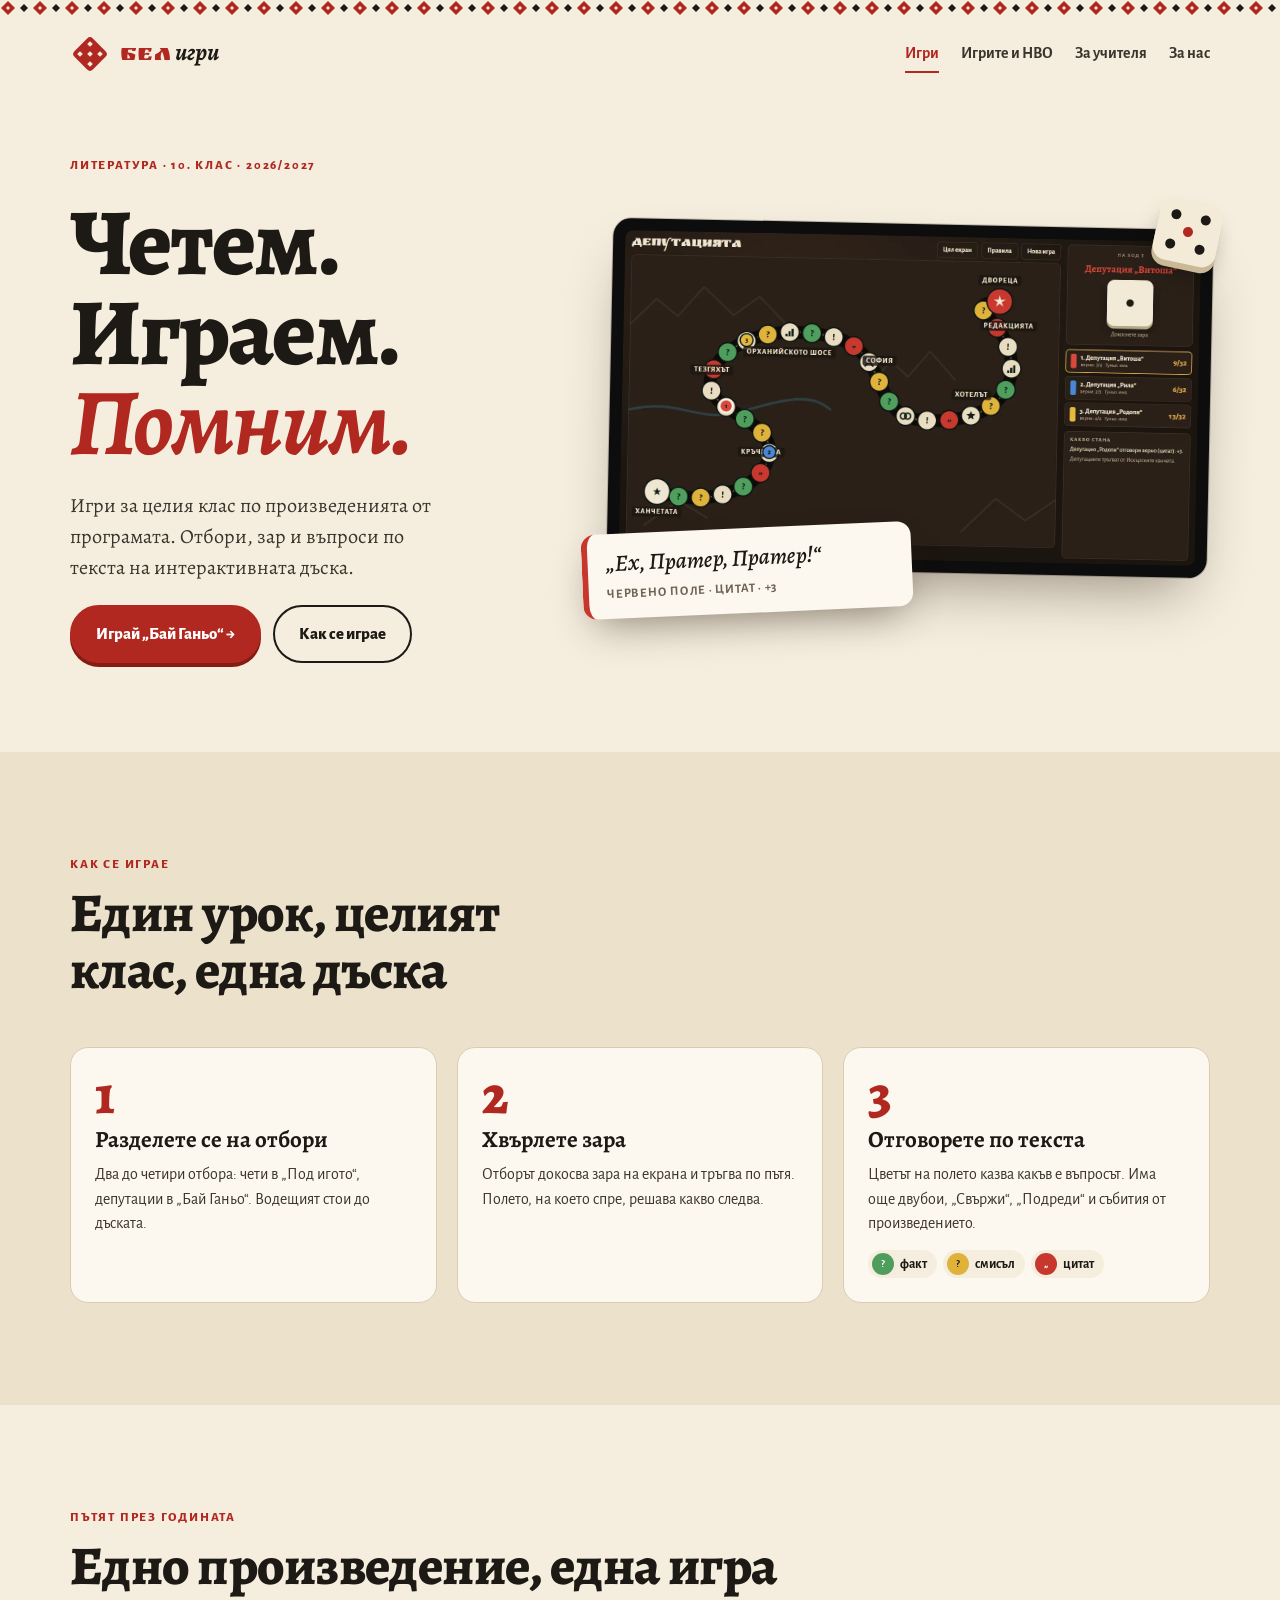
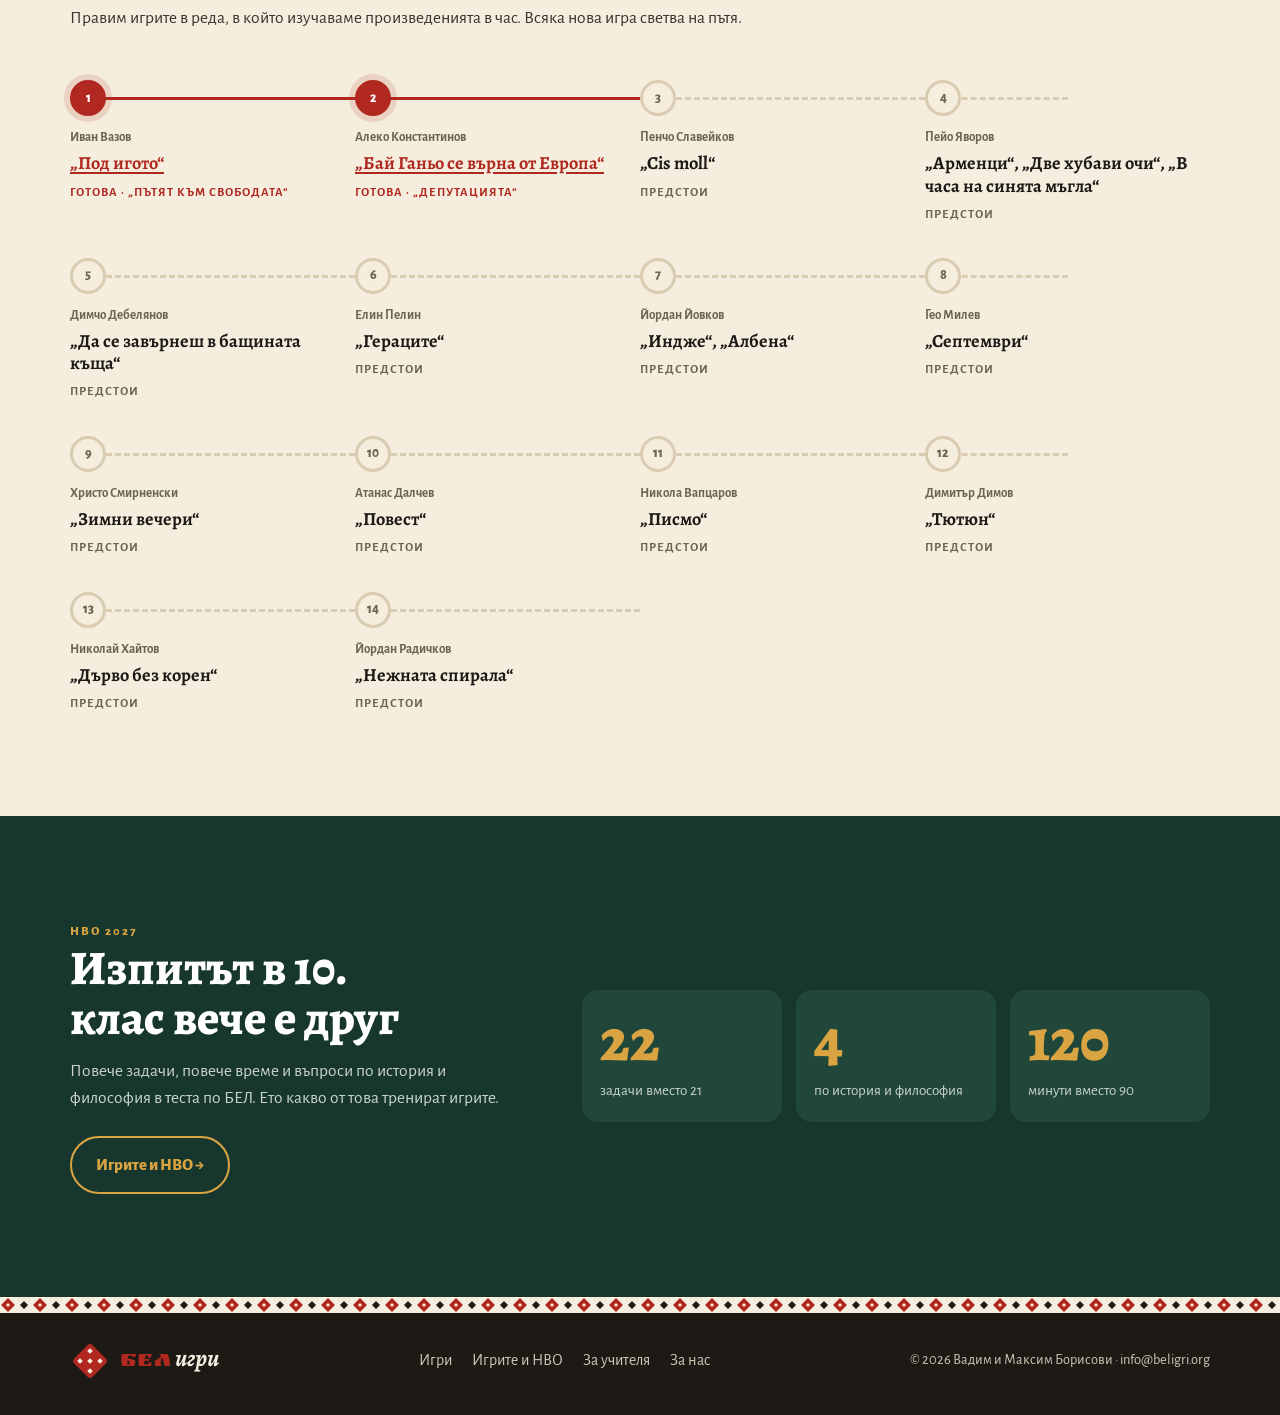
==== index.html @ 595e9473 "beligri.org — класни игри по литература за 10. клас Co-Authored-By: Claude Opus 5.5 <noreply@anthrop" ====
<!doctype html>
<html lang="bg">
<head>
<meta charset="utf-8">
<meta name="viewport" content="width=device-width,initial-scale=1">
<title>БЕЛ игри: литература за 10. клас като игра</title>
<meta name="description" content="Игри за целия клас по произведенията от 10. клас: отбори, зар, факти, смисъл и цитати на интерактивната дъска.">
<meta name="theme-color" content="#f5eedf">
<link rel="icon" href="/favicon.svg" type="image/svg+xml">
<link rel="preconnect" href="https://fonts.googleapis.com">
<link rel="preconnect" href="https://fonts.gstatic.com" crossorigin>
<link rel="stylesheet" href="https://fonts.googleapis.com/css2?family=Ruslan+Display&family=Alegreya:ital,wght@0,500;0,700;0,800;1,500;1,700&family=Alegreya+Sans:wght@400;500;700;800&display=swap">
<link rel="stylesheet" href="/site.css?v=4">
</head>
<body>
<div class="band" aria-hidden="true"></div>
<header class="site-head">
  <div class="wrap">
    <a class="logo" href="/" aria-label="БЕЛ игри, към началото"><svg class="logo-mark" viewBox="0 0 40 40" aria-hidden="true"><rect x="7" y="7" width="26" height="26" rx="4" transform="rotate(45 20 20)" fill="#b0281f"/><g fill="#f5eedf"><rect x="18" y="18" width="4" height="4" transform="rotate(45 20 20)"/><rect x="18" y="8" width="4" height="4" transform="rotate(45 20 10)"/><rect x="18" y="28" width="4" height="4" transform="rotate(45 20 30)"/><rect x="8" y="18" width="4" height="4" transform="rotate(45 10 20)"/><rect x="28" y="18" width="4" height="4" transform="rotate(45 30 20)"/></g></svg><span class="logo-word"><b>БЕЛ</b> <i>игри</i></span></a>
    <nav class="nav" aria-label="Основно меню">
      <a href="/" aria-current="page">Игри</a>
      <a href="/nvo/">Игрите и НВО</a>
      <a href="/za-uchitelya/">За учителя</a>
      <a href="/za-nas/">За нас</a>
    </nav>
  </div>
</header>
<main>
  <section class="hero">
    <div class="wrap">
      <div class="hero-text">
        <span class="eyebrow">Литература · 10. клас · 2026/2027</span>
        <h1><span>Четем.</span><span>Играем.</span><span class="accent">Помним.</span></h1>
        <p class="lead">Игри за целия клас по произведенията от програмата. Отбори, зар и въпроси по текста на интерактивната дъска.</p>
        <div class="actions">
          <a class="btn btn-primary" href="/bai-ganyo/">Играй „Бай Ганьо“ →</a>
          <a class="btn btn-ghost" href="#kak">Как се играе</a>
        </div>
      </div>
      <div class="showcase">
        <div class="screen"><img src="/img/bai-ganyo-board.webp" width="1400" height="788" alt="Игралното поле на „Депутацията“: път от Искърските ханчета до двореца с цветни полета за въпроси"></div>
        <div class="quote-card"><q>Ех, Пратер, Пратер!</q><small>Червено поле · цитат · +3</small></div>
        <div class="die" aria-hidden="true"><i></i><i></i><i></i><i></i><i></i></div>
      </div>
    </div>
  </section>

  <section class="section alt" id="kak">
    <div class="wrap">
      <div class="section-head">
        <span class="eyebrow">Как се играе</span>
        <h2>Един урок, целият клас, една дъска</h2>
      </div>
      <ol class="steps">
        <li>
          <h3>Разделете се на отбори</h3>
          <p>Два до четири отбора: чети в „Под игото“, депутации в „Бай Ганьо“. Водещият стои до дъската.</p>
        </li>
        <li>
          <h3>Хвърлете зара</h3>
          <p>Отборът докосва зара на екрана и тръгва по пътя. Полето, на което спре, решава какво следва.</p>
        </li>
        <li>
          <h3>Отговорете по текста</h3>
          <p>Цветът на полето казва какъв е въпросът. Има още двубои, „Свържи“, „Подреди“ и събития от произведението.</p>
          <div class="dots"><span class="dot g" data-s="?">факт</span><span class="dot y" data-s="?">смисъл</span><span class="dot r" data-s="„">цитат</span></div>
        </li>
      </ol>
    </div>
  </section>

  <section class="section">
    <div class="wrap">
      <div class="section-head">
        <span class="eyebrow">Пътят през годината</span>
        <h2>Едно произведение, една игра</h2>
        <p>Правим игрите в реда, в който изучаваме произведенията в час. Всяка нова игра светва на пътя.</p>
      </div>
      <ol class="road">
      <li class="stop ready">
        <span class="node">1</span>
        <span class="author">Иван Вазов</span>
        <span class="work"><a href="/pod-igoto/">„Под игото“</a></span>
        <span class="soon">Готова · „Пътят към свободата“</span>
      </li>
      <li class="stop ready">
        <span class="node">2</span>
        <span class="author">Алеко Константинов</span>
        <span class="work"><a href="/bai-ganyo/">„Бай Ганьо се върна от Европа“</a></span>
        <span class="soon">Готова · „Депутацията“</span>
      </li>
      <li class="stop">
        <span class="node">3</span>
        <span class="author">Пенчо Славейков</span>
        <span class="work">„Cis moll“</span>
        <span class="soon">Предстои</span>
      </li>
      <li class="stop">
        <span class="node">4</span>
        <span class="author">Пейо Яворов</span>
        <span class="work">„Арменци“, „Две хубави очи“, „В часа на синята мъгла“</span>
        <span class="soon">Предстои</span>
      </li>
      <li class="stop">
        <span class="node">5</span>
        <span class="author">Димчо Дебелянов</span>
        <span class="work">„Да се завърнеш в бащината къща“</span>
        <span class="soon">Предстои</span>
      </li>
      <li class="stop">
        <span class="node">6</span>
        <span class="author">Елин Пелин</span>
        <span class="work">„Гераците“</span>
        <span class="soon">Предстои</span>
      </li>
      <li class="stop">
        <span class="node">7</span>
        <span class="author">Йордан Йовков</span>
        <span class="work">„Индже“, „Албена“</span>
        <span class="soon">Предстои</span>
      </li>
      <li class="stop">
        <span class="node">8</span>
        <span class="author">Гео Милев</span>
        <span class="work">„Септември“</span>
        <span class="soon">Предстои</span>
      </li>
      <li class="stop">
        <span class="node">9</span>
        <span class="author">Христо Смирненски</span>
        <span class="work">„Зимни вечери“</span>
        <span class="soon">Предстои</span>
      </li>
      <li class="stop">
        <span class="node">10</span>
        <span class="author">Атанас Далчев</span>
        <span class="work">„Повест“</span>
        <span class="soon">Предстои</span>
      </li>
      <li class="stop">
        <span class="node">11</span>
        <span class="author">Никола Вапцаров</span>
        <span class="work">„Писмо“</span>
        <span class="soon">Предстои</span>
      </li>
      <li class="stop">
        <span class="node">12</span>
        <span class="author">Димитър Димов</span>
        <span class="work">„Тютюн“</span>
        <span class="soon">Предстои</span>
      </li>
      <li class="stop">
        <span class="node">13</span>
        <span class="author">Николай Хайтов</span>
        <span class="work">„Дърво без корен“</span>
        <span class="soon">Предстои</span>
      </li>
      <li class="stop">
        <span class="node">14</span>
        <span class="author">Йордан Радичков</span>
        <span class="work">„Нежната спирала“</span>
        <span class="soon">Предстои</span>
      </li>
      </ol>
    </div>
  </section>

  <section class="section nvo-band">
    <div class="wrap">
      <div>
        <span class="eyebrow" style="color:var(--gold)">НВО 2027</span>
        <h2>Изпитът в 10. клас вече е друг</h2>
        <p>Повече задачи, повече време и въпроси по история и философия в теста по БЕЛ. Ето какво от това тренират игрите.</p>
        <a class="btn" href="/nvo/">Игрите и НВО →</a>
      </div>
      <div class="nums">
        <div class="num"><b>22</b><span>задачи вместо 21</span></div>
        <div class="num"><b>4</b><span>по история и философия</span></div>
        <div class="num"><b>120</b><span>минути вместо 90</span></div>
      </div>
    </div>
  </section>
</main>
<footer class="site-foot">
  <div class="band" aria-hidden="true"></div>
  <div class="wrap">
    <a class="logo" href="/" aria-label="БЕЛ игри, към началото"><svg class="logo-mark" viewBox="0 0 40 40" aria-hidden="true"><rect x="7" y="7" width="26" height="26" rx="4" transform="rotate(45 20 20)" fill="#b0281f"/><g fill="#f5eedf"><rect x="18" y="18" width="4" height="4" transform="rotate(45 20 20)"/><rect x="18" y="8" width="4" height="4" transform="rotate(45 20 10)"/><rect x="18" y="28" width="4" height="4" transform="rotate(45 20 30)"/><rect x="8" y="18" width="4" height="4" transform="rotate(45 10 20)"/><rect x="28" y="18" width="4" height="4" transform="rotate(45 30 20)"/></g></svg><span class="logo-word"><b>БЕЛ</b> <i>игри</i></span></a>
    <nav aria-label="Долно меню">
      <a href="/">Игри</a>
      <a href="/nvo/">Игрите и НВО</a>
      <a href="/za-uchitelya/">За учителя</a>
      <a href="/za-nas/">За нас</a>
    </nav>
    <small>© 2026 Вадим и Максим Борисови · <a href="mailto:info@beligri.org">info@beligri.org</a></small>
  </div>
</footer>
</body>
</html>
---- site.css ----
/* beligri.org — site pages (home, НВО, за нас, 404). Games carry their own styles.
   Look: a school reader ("читанка") — warm paper, printer's ink, embroidery red. */
:root {
  --paper: #f5eedf;
  --paper-2: #ece2cc;
  --card: #fcf8ef;
  --ink: #1d1a16;
  --ink-2: #3a342c;
  --muted: #6e6455;
  --line: #d9ccb2;
  --red: #b0281f;          /* шевица */
  --red-dark: #861b14;
  --green: #17372e;        /* the game board, night over the Balkan */
  --green-2: #21473b;
  --gold: #d9a441;
  --q-green: #4f9d5d;
  --q-yellow: #e0b23a;
  --q-red: #c8372d;
  --font-head: "Alegreya", Georgia, "Times New Roman", serif;
  --font-ui: "Alegreya Sans", "Segoe UI", Arial, sans-serif;
  --font-mark: "Ruslan Display", "Alegreya", Georgia, serif;
  --wrap: 1180px;
  --band: url("data:image/svg+xml,%3Csvg xmlns='http://www.w3.org/2000/svg' width='32' height='16'%3E%3Cpath d='M8 1l7 7-7 7-7-7z' fill='%23b0281f'/%3E%3Cpath d='M8 6l2 2-2 2-2-2z' fill='%23f5eedf'/%3E%3Cpath d='M24 4l4 4-4 4-4-4z' fill='%231d1a16'/%3E%3C/svg%3E");
  color-scheme: light;
}
*, *::before, *::after { box-sizing: border-box; }
html { -webkit-text-size-adjust: 100%; }
body {
  margin: 0;
  background: var(--paper);
  color: var(--ink);
  font-family: var(--font-ui);
  font-size: clamp(16px, 1.05vw, 19px);
  line-height: 1.55;
}
img { max-width: 100%; height: auto; display: block; }
a { color: inherit; }
:focus-visible { outline: 3px solid var(--red); outline-offset: 3px; border-radius: 4px; }
h1, h2, h3 { font-family: var(--font-head); margin: 0; text-wrap: balance; line-height: 1.05; }
p { margin: 0; }

.wrap { max-width: var(--wrap); margin: 0 auto; padding-inline: 20px; }
.band { height: 16px; background: var(--band) repeat-x left center; }

/* ---------- header ---------- */
.site-head .wrap {
  display: flex;
  flex-wrap: wrap;
  align-items: center;
  justify-content: space-between;
  gap: 10px 28px;
  padding-block: 18px;
}
.logo { display: inline-flex; align-items: center; gap: 10px; text-decoration: none; }
.logo-mark { width: 40px; height: 40px; flex: none; transition: transform .35s cubic-bezier(.3,1.6,.5,1); }
.logo:hover .logo-mark { transform: rotate(90deg); }
.logo-word { font-size: 1.5rem; line-height: 1; white-space: nowrap; }
.logo-word b { font-family: var(--font-mark); font-weight: 400; color: var(--red); letter-spacing: .02em; }
.logo-word i { font-family: var(--font-head); font-weight: 700; }
.nav { display: flex; flex-wrap: wrap; gap: 2px 22px; }
.nav a {
  padding: 6px 0;
  text-decoration: none;
  font-weight: 700;
  color: var(--ink-2);
  border-bottom: 2px solid transparent;
}
.nav a:hover { color: var(--red); }
.nav a[aria-current="page"] { color: var(--red); border-bottom-color: var(--red); }

/* ---------- buttons ---------- */
.btn {
  display: inline-flex;
  align-items: center;
  gap: 10px;
  padding: 14px 24px;
  border-radius: 999px;
  font-weight: 800;
  font-size: 1.05em;
  text-decoration: none;
  border: 2px solid var(--ink);
  transition: transform .15s, box-shadow .15s, background .15s;
}
.btn-primary { background: var(--red); border-color: var(--red); color: #fff; box-shadow: 0 4px 0 var(--red-dark); }
.btn-primary:hover { transform: translateY(-2px); box-shadow: 0 6px 0 var(--red-dark); }
.btn-primary:active { transform: translateY(2px); box-shadow: 0 2px 0 var(--red-dark); }
.btn-ghost { color: var(--ink); }
.btn-ghost:hover { background: var(--ink); color: var(--paper); }

.eyebrow {
  display: inline-block;
  font-weight: 800;
  font-size: .8em;
  letter-spacing: .14em;
  text-transform: uppercase;
  color: var(--red);
}

/* ---------- home hero ---------- */
.hero { padding-block: clamp(28px, 5vw, 64px) clamp(48px, 7vw, 96px); }
.hero .wrap {
  display: grid;
  grid-template-columns: minmax(0, 5fr) minmax(0, 7fr);
  gap: clamp(32px, 5vw, 72px);
  align-items: center;
}
.hero-text { display: grid; gap: 22px; justify-items: start; }
.hero h1 { font-size: clamp(3.2rem, 7.4vw, 6.4rem); font-weight: 800; letter-spacing: -.02em; line-height: .95; }
.hero h1 span { display: block; }
.hero h1 .accent { color: var(--red); font-style: italic; font-weight: 700; }
.lead { font-family: var(--font-head); font-size: 1.25em; color: var(--ink-2); max-width: 34ch; }
.actions { display: flex; flex-wrap: wrap; gap: 12px; }

.showcase { position: relative; padding: 18px 0 40px 28px; }
.screen {
  background: #0d0d0d;
  border-radius: 18px;
  padding: 12px;
  box-shadow: 0 30px 60px -20px rgba(40, 25, 10, .45), 0 0 0 1px rgba(0,0,0,.2);
  transform: rotate(1.2deg);
}
.screen img { border-radius: 8px; aspect-ratio: 1400 / 788; width: 100%; }
.quote-card {
  position: absolute;
  left: 0;
  bottom: 0;
  width: min(330px, 70%);
  background: var(--card);
  border-radius: 14px;
  padding: 16px 18px 14px;
  box-shadow: 0 18px 40px -12px rgba(40, 25, 10, .45);
  border-left: 6px solid var(--q-red);
  transform: rotate(-2.5deg);
}
.quote-card q { display: block; font-family: var(--font-head); font-style: italic; font-weight: 500; font-size: 1.45em; line-height: 1.15; quotes: "„" "“"; }
.quote-card small { display: block; margin-top: 8px; color: var(--muted); font-weight: 700; font-size: .8em; letter-spacing: .06em; text-transform: uppercase; }
.die {
  position: absolute;
  top: -6px;
  right: -10px;
  width: 64px;
  height: 64px;
  border-radius: 14px;
  background: #f3ead7;
  box-shadow: 0 6px 0 #c9b997, 0 14px 24px -8px rgba(0,0,0,.4);
  transform: rotate(12deg);
  display: grid;
  grid-template: repeat(3, 1fr) / repeat(3, 1fr);
  padding: 10px;
}
.die i { width: 10px; height: 10px; border-radius: 50%; background: var(--ink); place-self: center; }
.die i:nth-child(1) { grid-area: 1 / 1; }
.die i:nth-child(2) { grid-area: 1 / 3; }
.die i:nth-child(3) { grid-area: 2 / 2; background: var(--red); }
.die i:nth-child(4) { grid-area: 3 / 1; }
.die i:nth-child(5) { grid-area: 3 / 3; }

/* ---------- sections ---------- */
.section { padding-block: clamp(56px, 8vw, 104px); }
.section-head { display: grid; gap: 10px; margin-bottom: clamp(28px, 4vw, 48px); max-width: 720px; }
.section-head h2 { font-size: clamp(2.2rem, 4.4vw, 3.4rem); font-weight: 800; letter-spacing: -.01em; }
.section-head p { color: var(--ink-2); font-size: 1.1em; }
.alt { background: var(--paper-2); }

/* how to play */
.steps { list-style: none; margin: 0; padding: 0; display: grid; grid-template-columns: repeat(3, 1fr); gap: 20px; counter-reset: step; }
.steps li { background: var(--card); border: 1px solid var(--line); border-radius: 18px; padding: 26px 24px 24px; display: grid; gap: 10px; align-content: start; counter-increment: step; position: relative; }
.steps li::before { content: counter(step); font-family: var(--font-head); font-weight: 800; font-size: 3.4rem; line-height: .8; color: var(--red); }
.steps h3 { font-size: 1.45rem; }
.steps p { color: var(--ink-2); }
.dots { display: flex; flex-wrap: wrap; gap: 6px; margin-top: 4px; }
.dot { display: inline-flex; align-items: center; gap: 6px; padding: 3px 10px 3px 4px; border-radius: 999px; background: var(--paper); font-size: .85em; font-weight: 700; }
.dot::before { content: attr(data-s); display: grid; place-items: center; width: 22px; height: 22px; border-radius: 50%; color: #fff; font-size: .8em; }
.dot.g::before { background: var(--q-green); }
.dot.y::before { background: var(--q-yellow); color: var(--ink); }
.dot.r::before { background: var(--q-red); }

/* the year as a road */
.road { list-style: none; margin: 0; padding: 0; display: grid; grid-template-columns: repeat(4, 1fr); gap: 34px 0; }
.stop { position: relative; padding: 0 18px 0 0; display: grid; gap: 4px; align-content: start; }
.stop::before {                 /* the road */
  content: "";
  position: absolute;
  top: 17px;
  left: 0;
  right: 0;
  border-top: 3px dashed var(--line);
}
.stop:nth-child(4n)::before { right: 50%; }
.node {
  position: relative;
  width: 36px;
  height: 36px;
  border-radius: 50%;
  display: grid;
  place-items: center;
  background: var(--paper);
  border: 3px solid var(--line);
  color: var(--muted);
  font-weight: 800;
  font-size: .85em;
  margin-bottom: 8px;
}
.stop .author { font-size: .82em; color: var(--muted); font-weight: 700; }
.stop .work { font-family: var(--font-head); font-size: 1.15em; font-weight: 700; line-height: 1.2; }
.stop .soon { font-size: .78em; color: var(--muted); letter-spacing: .08em; text-transform: uppercase; font-weight: 700; margin-top: 4px; }
.stop.ready .node { background: var(--red); border-color: var(--red); color: #fff; box-shadow: 0 0 0 6px rgba(176, 40, 31, .15); }
.stop.ready::before { border-top-style: solid; border-color: var(--red); }
.stop.ready .work a { color: var(--red); text-decoration-thickness: 2px; text-underline-offset: 3px; }
.stop.ready .soon { color: var(--red); }

/* НВО band */
.nvo-band { background: var(--green); color: #efe6d2; }
.nvo-band .wrap { display: grid; grid-template-columns: minmax(0, 5fr) minmax(0, 7fr); gap: clamp(28px, 5vw, 64px); align-items: center; }
.nvo-band h2 { font-size: clamp(2rem, 4vw, 3rem); font-weight: 800; color: #fff; }
.nvo-band p { color: #c9d3cb; font-size: 1.1em; margin-top: 14px; }
.nvo-band .btn { margin-top: 24px; border-color: var(--gold); color: var(--gold); }
.nvo-band .btn:hover { background: var(--gold); color: var(--green); }
.nums { display: grid; grid-template-columns: repeat(3, 1fr); gap: 14px; }
.num { background: var(--green-2); border-radius: 16px; padding: 20px 18px; }
.num b { display: block; font-family: var(--font-head); font-weight: 800; font-size: clamp(2.6rem, 5vw, 3.8rem); line-height: 1; color: var(--gold); }
.num span { display: block; margin-top: 8px; color: #c9d3cb; font-size: .95em; }

/* ---------- inner pages ---------- */
.page-hero { padding-block: clamp(28px, 5vw, 64px) clamp(28px, 4vw, 48px); }
.page-hero .wrap { display: grid; gap: 16px; justify-items: start; }
.page-hero h1 { font-size: clamp(2.8rem, 6.4vw, 5.2rem); font-weight: 800; letter-spacing: -.02em; }
.page-hero .lead { max-width: 52ch; }

.cols { display: grid; grid-template-columns: minmax(0, 7fr) minmax(0, 5fr); gap: clamp(32px, 5vw, 72px); align-items: start; }
.prose { display: grid; gap: 16px; }
.prose h2 { font-size: clamp(1.7rem, 3vw, 2.3rem); font-weight: 800; margin-top: 22px; }
.prose h2:first-child { margin-top: 0; }
.prose p, .prose li { font-family: var(--font-head); font-size: 1.15em; color: var(--ink-2); }
.prose ul { margin: 0; padding-left: 1.1em; display: grid; gap: 8px; }
.prose li::marker { color: var(--red); }
.prose strong { color: var(--ink); }
.prose a { color: var(--red); text-underline-offset: 3px; }
.aside { position: sticky; top: 20px; display: grid; gap: 16px; }

/* sample exam question styled like a game card */
.qcard { background: var(--card); border-radius: 18px; padding: 22px; box-shadow: 0 18px 40px -16px rgba(40,25,10,.35); border-top: 6px solid var(--q-green); }
.qcard .tag { font-size: .78em; font-weight: 800; letter-spacing: .12em; text-transform: uppercase; color: var(--muted); }
.qcard h3 { font-size: 1.3rem; margin: 10px 0 16px; line-height: 1.25; }
.opts { list-style: none; margin: 0; padding: 0; display: grid; gap: 8px; }
.opts li { display: flex; align-items: center; gap: 12px; padding: 10px 12px; border: 2px solid var(--line); border-radius: 12px; background: #fff; font-weight: 700; }
.opts li span { display: grid; place-items: center; width: 28px; height: 28px; border-radius: 50%; background: var(--ink); color: #fff; font-size: .85em; flex: none; }
.opts li.ok { border-color: var(--q-green); background: #eaf4e8; }
.opts li.ok span { background: var(--q-green); }
.qcard .note { margin-top: 12px; color: var(--muted); font-size: .9em; }

.skills { display: grid; gap: 12px; }
.skill { display: grid; grid-template-columns: 44px 1fr; gap: 2px 16px; align-items: start; padding: 16px 0; border-bottom: 1px solid var(--line); }
.skill:last-child { border-bottom: 0; }
.chip { grid-row: span 2; width: 44px; height: 44px; border-radius: 50%; display: grid; place-items: center; font-weight: 800; font-size: 1.1em; color: #fff; background: var(--ink-2); }
.chip.g { background: var(--q-green); }
.chip.y { background: var(--q-yellow); color: var(--ink); }
.chip.r { background: var(--q-red); }
.skill h3 { font-size: 1.25rem; }
.skill p { font-family: var(--font-head); font-size: 1.08em; color: var(--ink-2); }
.callout { background: var(--paper-2); border-radius: 16px; padding: 20px 22px; border-left: 6px solid var(--ink); }
.callout h3 { font-size: 1.3rem; margin-bottom: 6px; }
.callout p { font-family: var(--font-head); color: var(--ink-2); }
.sources { font-size: .9em; color: var(--muted); }
.sources a { color: var(--muted); }

/* about: school card */
.ticket { background: var(--card); border-radius: 18px; padding: 24px; box-shadow: 0 18px 40px -16px rgba(40,25,10,.35); display: grid; gap: 14px; position: relative; overflow: hidden; }
.ticket::before { content: ""; position: absolute; inset: 0 0 auto 0; height: 16px; background: var(--band) repeat-x left center; }
.ticket dl { margin: 12px 0 0; display: grid; gap: 12px; }
.ticket dt { font-size: .78em; font-weight: 800; letter-spacing: .12em; text-transform: uppercase; color: var(--muted); }
.ticket dd { margin: 2px 0 0; font-family: var(--font-head); font-size: 1.35em; font-weight: 700; line-height: 1.2; }

/* ---------- footer ---------- */
.site-foot { margin-top: 0; background: var(--ink); color: #cfc6b5; }
.site-foot .band { filter: none; background-color: var(--paper); }
.site-foot .wrap { display: flex; flex-wrap: wrap; align-items: center; justify-content: space-between; gap: 14px 28px; padding-block: 28px 34px; }
.site-foot .logo-word i { color: #f5eedf; }
.site-foot nav { display: flex; flex-wrap: wrap; gap: 6px 20px; }
.site-foot a { color: #cfc6b5; text-decoration: none; }
.site-foot a:hover { color: #fff; }
.site-foot small { font-size: .9em; }

/* ---------- responsive ---------- */
@media (max-width: 980px) {
  .hero .wrap, .nvo-band .wrap, .cols { grid-template-columns: 1fr; }
  .road { grid-template-columns: repeat(2, 1fr); }
  .stop:nth-child(4n)::before { right: 0; }
  .stop:nth-child(2n)::before { right: 50%; }
  .aside { position: static; }
}
@media (max-width: 720px) {
  .wrap { padding-inline: 16px; }
  .steps { grid-template-columns: 1fr; }
  .nums { grid-template-columns: 1fr 1fr 1fr; gap: 8px; }
  .num { padding: 14px 12px; }
  .showcase { padding: 10px 0 70px 0; }
  .quote-card { width: 78%; }
  .die { width: 52px; height: 52px; padding: 8px; right: -4px; }
  .die i { width: 8px; height: 8px; }
}
@media (max-width: 480px) {
  .road { grid-template-columns: 1fr; gap: 0; }
  .stop { padding: 0 0 22px 52px; }
  .stop::before { top: 0; bottom: 0; left: 17px; right: auto; border-top: 0; border-left: 3px dashed var(--line); }
  .stop.ready::before { border-left-style: solid; border-color: var(--red); }
  .stop:nth-child(n)::before { right: auto; }
  .stop:last-child::before { bottom: auto; height: 18px; }
  .node { position: absolute; left: 0; top: 0; }
}
@media (prefers-reduced-motion: reduce) {
  .logo-mark, .btn { transition: none; }
}
.nums-4 { grid-template-columns: repeat(4, 1fr); }
@media (max-width: 720px) { .nums-4 { grid-template-columns: 1fr 1fr; } }
.ticket dd a { color: var(--red); text-underline-offset: 3px; word-break: break-word; }
.steps-1 { grid-template-columns: 1fr; gap: 12px; }
.steps-1 li { padding: 18px 20px; grid-template-columns: 56px 1fr; column-gap: 14px; }
.steps-1 li::before { font-size: 2.4rem; grid-row: span 2; }
.steps-1 h3 { font-size: 1.15rem; }
.steps-1 p { font-family: var(--font-ui); font-size: 1em; }
.ticket-text { color: var(--ink-2); }
.ticket .btn { justify-content: center; }
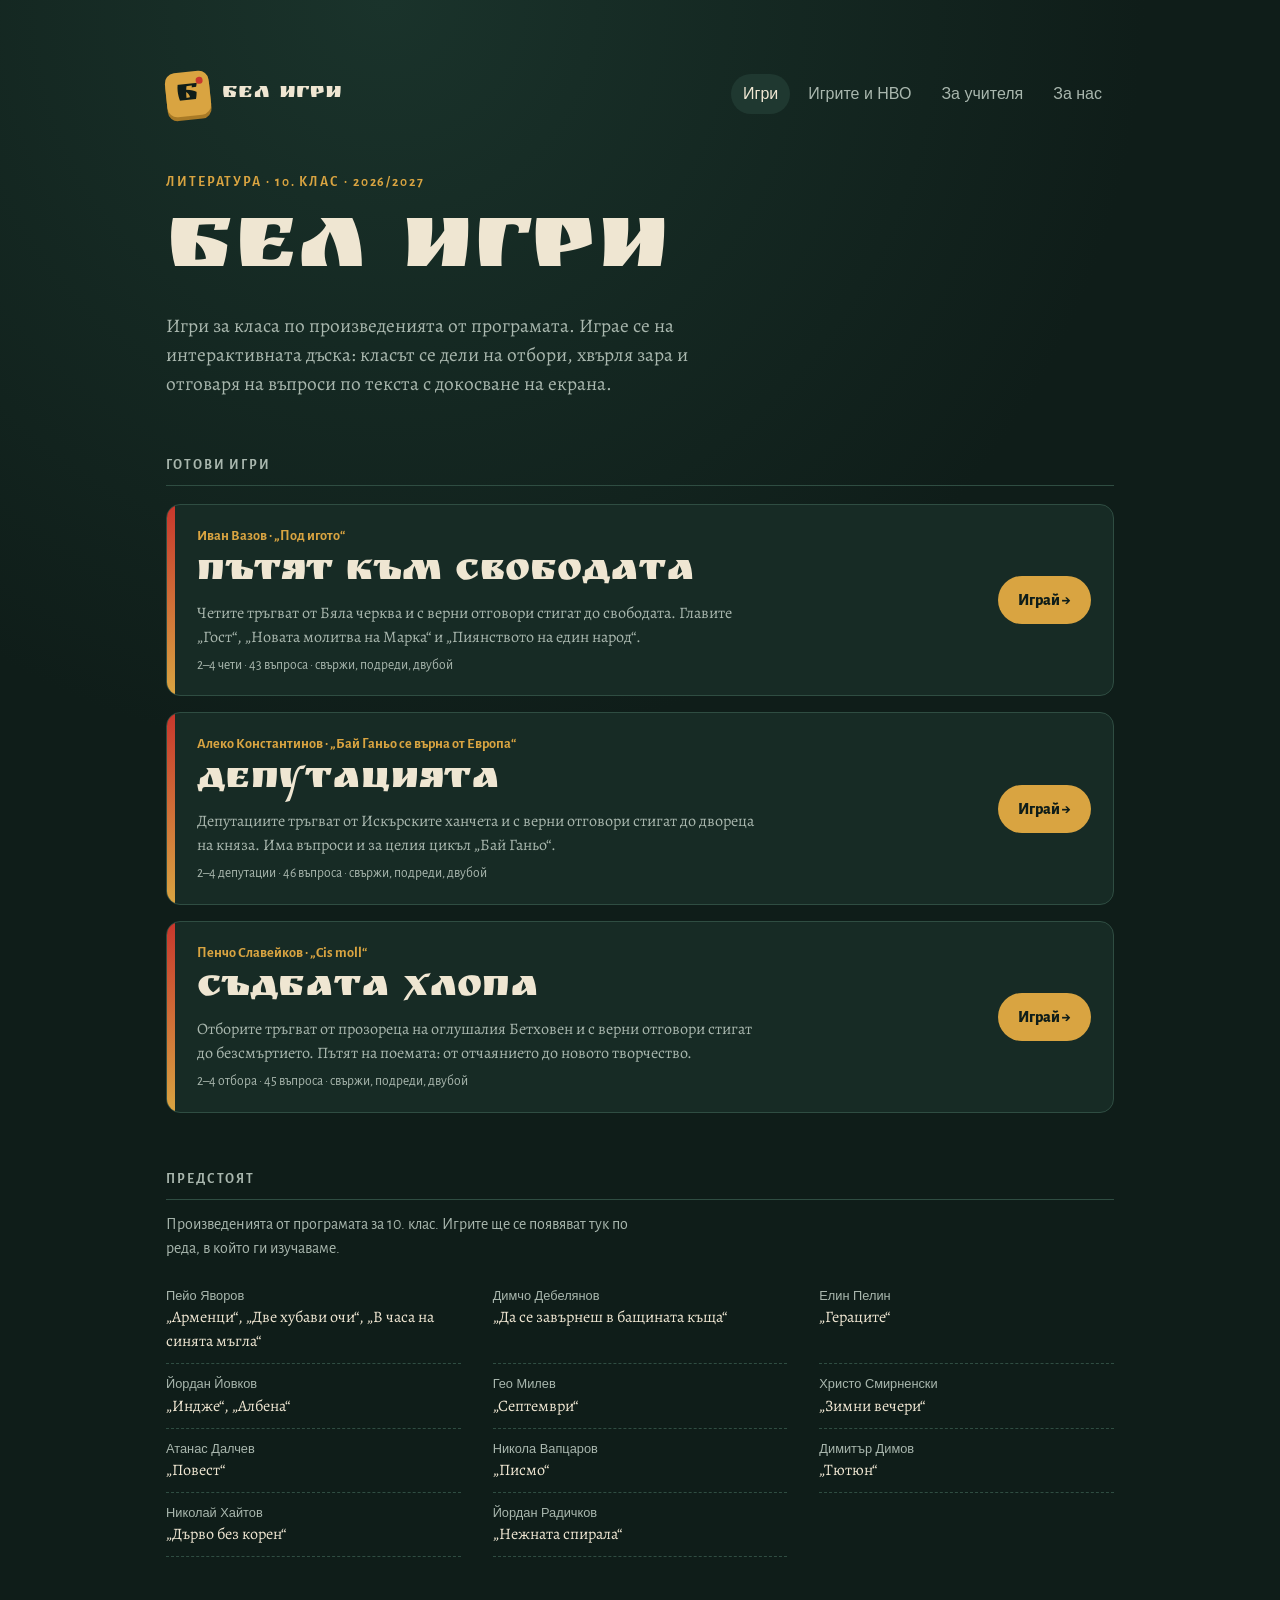
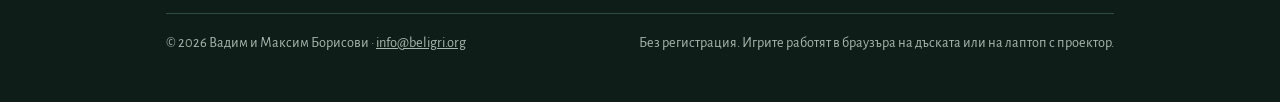
==== commit 40216d0e: "Игра „Съдбата хлопа“ по „Cis moll“ и връщане на тъмния дизайн на сайта - cis-moll/: 45 въпроса, 3 „С" ====
--- a/index.html
+++ b/index.html
@@ -5,194 +5,97 @@
 <meta name="viewport" content="width=device-width,initial-scale=1">
 <title>БЕЛ игри: литература за 10. клас като игра</title>
 <meta name="description" content="Игри за целия клас по произведенията от 10. клас: отбори, зар, факти, смисъл и цитати на интерактивната дъска.">
-<meta name="theme-color" content="#f5eedf">
+<meta name="theme-color" content="#0f1d19">
 <link rel="icon" href="/favicon.svg" type="image/svg+xml">
 <link rel="preconnect" href="https://fonts.googleapis.com">
 <link rel="preconnect" href="https://fonts.gstatic.com" crossorigin>
-<link rel="stylesheet" href="https://fonts.googleapis.com/css2?family=Ruslan+Display&family=Alegreya:ital,wght@0,500;0,700;0,800;1,500;1,700&family=Alegreya+Sans:wght@400;500;700;800&display=swap">
-<link rel="stylesheet" href="/site.css?v=4">
+<link rel="stylesheet" href="https://fonts.googleapis.com/css2?family=Ruslan+Display&family=Alegreya:ital,wght@0,500;0,700;1,500&family=Alegreya+Sans:wght@400;500;700;800&display=swap">
+<link rel="stylesheet" href="/site.css?v=5">
 </head>
 <body>
-<div class="band" aria-hidden="true"></div>
-<header class="site-head">
-  <div class="wrap">
-    <a class="logo" href="/" aria-label="БЕЛ игри, към началото"><svg class="logo-mark" viewBox="0 0 40 40" aria-hidden="true"><rect x="7" y="7" width="26" height="26" rx="4" transform="rotate(45 20 20)" fill="#b0281f"/><g fill="#f5eedf"><rect x="18" y="18" width="4" height="4" transform="rotate(45 20 20)"/><rect x="18" y="8" width="4" height="4" transform="rotate(45 20 10)"/><rect x="18" y="28" width="4" height="4" transform="rotate(45 20 30)"/><rect x="8" y="18" width="4" height="4" transform="rotate(45 10 20)"/><rect x="28" y="18" width="4" height="4" transform="rotate(45 30 20)"/></g></svg><span class="logo-word"><b>БЕЛ</b> <i>игри</i></span></a>
+<main class="page">
+
+  <header class="site-head">
+    <a class="logo" href="/" aria-label="БЕЛ игри, към началото"><span class="logo-mark" aria-hidden="true">Б</span><span class="logo-word">БЕЛ игри</span></a>
     <nav class="nav" aria-label="Основно меню">
       <a href="/" aria-current="page">Игри</a>
       <a href="/nvo/">Игрите и НВО</a>
       <a href="/za-uchitelya/">За учителя</a>
       <a href="/za-nas/">За нас</a>
     </nav>
-  </div>
-</header>
-<main>
-  <section class="hero">
-    <div class="wrap">
-      <div class="hero-text">
-        <span class="eyebrow">Литература · 10. клас · 2026/2027</span>
-        <h1><span>Четем.</span><span>Играем.</span><span class="accent">Помним.</span></h1>
-        <p class="lead">Игри за целия клас по произведенията от програмата. Отбори, зар и въпроси по текста на интерактивната дъска.</p>
-        <div class="actions">
-          <a class="btn btn-primary" href="/bai-ganyo/">Играй „Бай Ганьо“ →</a>
-          <a class="btn btn-ghost" href="#kak">Как се играе</a>
-        </div>
-      </div>
-      <div class="showcase">
-        <div class="screen"><img src="/img/bai-ganyo-board.webp" width="1400" height="788" alt="Игралното поле на „Депутацията“: път от Искърските ханчета до двореца с цветни полета за въпроси"></div>
-        <div class="quote-card"><q>Ех, Пратер, Пратер!</q><small>Червено поле · цитат · +3</small></div>
-        <div class="die" aria-hidden="true"><i></i><i></i><i></i><i></i><i></i></div>
-      </div>
-    </div>
+  </header>
+
+  <header class="hero">
+    <span class="eyebrow">Литература · 10. клас · 2026/2027</span>
+    <h1>БЕЛ игри</h1>
+    <p class="lead">Игри за класа по произведенията от програмата. Играе се на интерактивната дъска: класът се дели на отбори, хвърля зара и отговаря на въпроси по текста с докосване на екрана.</p>
+  </header>
+
+  <section aria-labelledby="ready-h">
+    <h2 id="ready-h" class="section-h">Готови игри</h2>
+    <ul class="games">
+      <li>
+        <a class="game-card" href="/pod-igoto/">
+          <span class="game-stripe" aria-hidden="true"></span>
+          <span class="game-body">
+            <span class="game-work">Иван Вазов · „Под игото“</span>
+            <span class="game-title">Пътят към свободата</span>
+            <span class="game-text">Четите тръгват от Бяла черква и с верни отговори стигат до свободата. Главите „Гост“, „Новата молитва на Марка“ и „Пиянството на един народ“.</span>
+            <span class="game-meta">2–4 чети · 43 въпроса · свържи, подреди, двубой</span>
+          </span>
+          <span class="game-go" aria-hidden="true">Играй →</span>
+        </a>
+      </li>
+      <li>
+        <a class="game-card" href="/bai-ganyo/">
+          <span class="game-stripe" aria-hidden="true"></span>
+          <span class="game-body">
+            <span class="game-work">Алеко Константинов · „Бай Ганьо се върна от Европа“</span>
+            <span class="game-title">Депутацията</span>
+            <span class="game-text">Депутациите тръгват от Искърските ханчета и с верни отговори стигат до двореца на княза. Има въпроси и за целия цикъл „Бай Ганьо“.</span>
+            <span class="game-meta">2–4 депутации · 46 въпроса · свържи, подреди, двубой</span>
+          </span>
+          <span class="game-go" aria-hidden="true">Играй →</span>
+        </a>
+      </li>
+      <li>
+        <a class="game-card" href="/cis-moll/">
+          <span class="game-stripe" aria-hidden="true"></span>
+          <span class="game-body">
+            <span class="game-work">Пенчо Славейков · „Cis moll“</span>
+            <span class="game-title">Съдбата хлопа</span>
+            <span class="game-text">Отборите тръгват от прозореца на оглушалия Бетховен и с верни отговори стигат до безсмъртието. Пътят на поемата: от отчаянието до новото творчество.</span>
+            <span class="game-meta">2–4 отбора · 45 въпроса · свържи, подреди, двубой</span>
+          </span>
+          <span class="game-go" aria-hidden="true">Играй →</span>
+        </a>
+      </li>
+    </ul>
   </section>
 
-  <section class="section alt" id="kak">
-    <div class="wrap">
-      <div class="section-head">
-        <span class="eyebrow">Как се играе</span>
-        <h2>Един урок, целият клас, една дъска</h2>
-      </div>
-      <ol class="steps">
-        <li>
-          <h3>Разделете се на отбори</h3>
-          <p>Два до четири отбора: чети в „Под игото“, депутации в „Бай Ганьо“. Водещият стои до дъската.</p>
-        </li>
-        <li>
-          <h3>Хвърлете зара</h3>
-          <p>Отборът докосва зара на екрана и тръгва по пътя. Полето, на което спре, решава какво следва.</p>
-        </li>
-        <li>
-          <h3>Отговорете по текста</h3>
-          <p>Цветът на полето казва какъв е въпросът. Има още двубои, „Свържи“, „Подреди“ и събития от произведението.</p>
-          <div class="dots"><span class="dot g" data-s="?">факт</span><span class="dot y" data-s="?">смисъл</span><span class="dot r" data-s="„">цитат</span></div>
-        </li>
-      </ol>
-    </div>
+  <section aria-labelledby="next-h">
+    <h2 id="next-h" class="section-h">Предстоят</h2>
+    <p class="hint">Произведенията от програмата за 10. клас. Игрите ще се появяват тук по реда, в който ги изучаваме.</p>
+    <ul class="works">
+      <li><span class="author">Пейо Яворов</span> „Арменци“, „Две хубави очи“, „В часа на синята мъгла“</li>
+      <li><span class="author">Димчо Дебелянов</span> „Да се завърнеш в бащината къща“</li>
+      <li><span class="author">Елин Пелин</span> „Гераците“</li>
+      <li><span class="author">Йордан Йовков</span> „Индже“, „Албена“</li>
+      <li><span class="author">Гео Милев</span> „Септември“</li>
+      <li><span class="author">Христо Смирненски</span> „Зимни вечери“</li>
+      <li><span class="author">Атанас Далчев</span> „Повест“</li>
+      <li><span class="author">Никола Вапцаров</span> „Писмо“</li>
+      <li><span class="author">Димитър Димов</span> „Тютюн“</li>
+      <li><span class="author">Николай Хайтов</span> „Дърво без корен“</li>
+      <li><span class="author">Йордан Радичков</span> „Нежната спирала“</li>
+    </ul>
   </section>
 
-  <section class="section">
-    <div class="wrap">
-      <div class="section-head">
-        <span class="eyebrow">Пътят през годината</span>
-        <h2>Едно произведение, една игра</h2>
-        <p>Правим игрите в реда, в който изучаваме произведенията в час. Всяка нова игра светва на пътя.</p>
-      </div>
-      <ol class="road">
-      <li class="stop ready">
-        <span class="node">1</span>
-        <span class="author">Иван Вазов</span>
-        <span class="work"><a href="/pod-igoto/">„Под игото“</a></span>
-        <span class="soon">Готова · „Пътят към свободата“</span>
-      </li>
-      <li class="stop ready">
-        <span class="node">2</span>
-        <span class="author">Алеко Константинов</span>
-        <span class="work"><a href="/bai-ganyo/">„Бай Ганьо се върна от Европа“</a></span>
-        <span class="soon">Готова · „Депутацията“</span>
-      </li>
-      <li class="stop">
-        <span class="node">3</span>
-        <span class="author">Пенчо Славейков</span>
-        <span class="work">„Cis moll“</span>
-        <span class="soon">Предстои</span>
-      </li>
-      <li class="stop">
-        <span class="node">4</span>
-        <span class="author">Пейо Яворов</span>
-        <span class="work">„Арменци“, „Две хубави очи“, „В часа на синята мъгла“</span>
-        <span class="soon">Предстои</span>
-      </li>
-      <li class="stop">
-        <span class="node">5</span>
-        <span class="author">Димчо Дебелянов</span>
-        <span class="work">„Да се завърнеш в бащината къща“</span>
-        <span class="soon">Предстои</span>
-      </li>
-      <li class="stop">
-        <span class="node">6</span>
-        <span class="author">Елин Пелин</span>
-        <span class="work">„Гераците“</span>
-        <span class="soon">Предстои</span>
-      </li>
-      <li class="stop">
-        <span class="node">7</span>
-        <span class="author">Йордан Йовков</span>
-        <span class="work">„Индже“, „Албена“</span>
-        <span class="soon">Предстои</span>
-      </li>
-      <li class="stop">
-        <span class="node">8</span>
-        <span class="author">Гео Милев</span>
-        <span class="work">„Септември“</span>
-        <span class="soon">Предстои</span>
-      </li>
-      <li class="stop">
-        <span class="node">9</span>
-        <span class="author">Христо Смирненски</span>
-        <span class="work">„Зимни вечери“</span>
-        <span class="soon">Предстои</span>
-      </li>
-      <li class="stop">
-        <span class="node">10</span>
-        <span class="author">Атанас Далчев</span>
-        <span class="work">„Повест“</span>
-        <span class="soon">Предстои</span>
-      </li>
-      <li class="stop">
-        <span class="node">11</span>
-        <span class="author">Никола Вапцаров</span>
-        <span class="work">„Писмо“</span>
-        <span class="soon">Предстои</span>
-      </li>
-      <li class="stop">
-        <span class="node">12</span>
-        <span class="author">Димитър Димов</span>
-        <span class="work">„Тютюн“</span>
-        <span class="soon">Предстои</span>
-      </li>
-      <li class="stop">
-        <span class="node">13</span>
-        <span class="author">Николай Хайтов</span>
-        <span class="work">„Дърво без корен“</span>
-        <span class="soon">Предстои</span>
-      </li>
-      <li class="stop">
-        <span class="node">14</span>
-        <span class="author">Йордан Радичков</span>
-        <span class="work">„Нежната спирала“</span>
-        <span class="soon">Предстои</span>
-      </li>
-      </ol>
-    </div>
-  </section>
+  <footer class="foot">
+    <p>© 2026 Вадим и Максим Борисови · <a href="mailto:info@beligri.org">info@beligri.org</a></p>
+    <p>Без регистрация. Игрите работят в браузъра на дъската или на лаптоп с проектор.</p>
+  </footer>
 
-  <section class="section nvo-band">
-    <div class="wrap">
-      <div>
-        <span class="eyebrow" style="color:var(--gold)">НВО 2027</span>
-        <h2>Изпитът в 10. клас вече е друг</h2>
-        <p>Повече задачи, повече време и въпроси по история и философия в теста по БЕЛ. Ето какво от това тренират игрите.</p>
-        <a class="btn" href="/nvo/">Игрите и НВО →</a>
-      </div>
-      <div class="nums">
-        <div class="num"><b>22</b><span>задачи вместо 21</span></div>
-        <div class="num"><b>4</b><span>по история и философия</span></div>
-        <div class="num"><b>120</b><span>минути вместо 90</span></div>
-      </div>
-    </div>
-  </section>
 </main>
-<footer class="site-foot">
-  <div class="band" aria-hidden="true"></div>
-  <div class="wrap">
-    <a class="logo" href="/" aria-label="БЕЛ игри, към началото"><svg class="logo-mark" viewBox="0 0 40 40" aria-hidden="true"><rect x="7" y="7" width="26" height="26" rx="4" transform="rotate(45 20 20)" fill="#b0281f"/><g fill="#f5eedf"><rect x="18" y="18" width="4" height="4" transform="rotate(45 20 20)"/><rect x="18" y="8" width="4" height="4" transform="rotate(45 20 10)"/><rect x="18" y="28" width="4" height="4" transform="rotate(45 20 30)"/><rect x="8" y="18" width="4" height="4" transform="rotate(45 10 20)"/><rect x="28" y="18" width="4" height="4" transform="rotate(45 30 20)"/></g></svg><span class="logo-word"><b>БЕЛ</b> <i>игри</i></span></a>
-    <nav aria-label="Долно меню">
-      <a href="/">Игри</a>
-      <a href="/nvo/">Игрите и НВО</a>
-      <a href="/za-uchitelya/">За учителя</a>
-      <a href="/za-nas/">За нас</a>
-    </nav>
-    <small>© 2026 Вадим и Максим Борисови · <a href="mailto:info@beligri.org">info@beligri.org</a></small>
-  </div>
-</footer>
 </body>
 </html>
--- a/site.css
+++ b/site.css
@@ -1,323 +1,252 @@
-/* beligri.org — site pages (home, НВО, за нас, 404). Games carry their own styles.
-   Look: a school reader ("читанка") — warm paper, printer's ink, embroidery red. */
+/* Shared styles for the site pages (home, НВО, за учителя, за нас, 404). Games carry their own styles. */
 :root {
-  --paper: #f5eedf;
-  --paper-2: #ece2cc;
-  --card: #fcf8ef;
-  --ink: #1d1a16;
-  --ink-2: #3a342c;
-  --muted: #6e6455;
-  --line: #d9ccb2;
-  --red: #b0281f;          /* шевица */
-  --red-dark: #861b14;
-  --green: #17372e;        /* the game board, night over the Balkan */
-  --green-2: #21473b;
-  --gold: #d9a441;
-  --q-green: #4f9d5d;
-  --q-yellow: #e0b23a;
-  --q-red: #c8372d;
-  --font-head: "Alegreya", Georgia, "Times New Roman", serif;
+  --ink: #0f1d19;
+  --panel: #172b25;
+  --panel-2: #1f3830;
+  --line: #2f4d42;
+  --linen: #efe6d2;
+  --muted: #a9b7ae;
+  --brass: #d9a441;
+  --flag: #c8372d;
+  --font-display: "Ruslan Display", "Alegreya", Georgia, serif;
+  --font-text: "Alegreya", Georgia, "Times New Roman", serif;
   --font-ui: "Alegreya Sans", "Segoe UI", Arial, sans-serif;
-  --font-mark: "Ruslan Display", "Alegreya", Georgia, serif;
-  --wrap: 1180px;
-  --band: url("data:image/svg+xml,%3Csvg xmlns='http://www.w3.org/2000/svg' width='32' height='16'%3E%3Cpath d='M8 1l7 7-7 7-7-7z' fill='%23b0281f'/%3E%3Cpath d='M8 6l2 2-2 2-2-2z' fill='%23f5eedf'/%3E%3Cpath d='M24 4l4 4-4 4-4-4z' fill='%231d1a16'/%3E%3C/svg%3E");
-  color-scheme: light;
+  color-scheme: dark;
 }
 *, *::before, *::after { box-sizing: border-box; }
 html { -webkit-text-size-adjust: 100%; }
 body {
   margin: 0;
-  background: var(--paper);
-  color: var(--ink);
+  min-height: 100vh;
+  background: radial-gradient(ellipse at 30% 0%, #1a332b 0%, var(--ink) 60%) fixed, var(--ink);
+  color: var(--linen);
   font-family: var(--font-ui);
-  font-size: clamp(16px, 1.05vw, 19px);
-  line-height: 1.55;
-}
-img { max-width: 100%; height: auto; display: block; }
+  font-size: clamp(16px, 1.1vw, 20px);
+  line-height: 1.5;
+}
 a { color: inherit; }
-:focus-visible { outline: 3px solid var(--red); outline-offset: 3px; border-radius: 4px; }
-h1, h2, h3 { font-family: var(--font-head); margin: 0; text-wrap: balance; line-height: 1.05; }
-p { margin: 0; }
-
-.wrap { max-width: var(--wrap); margin: 0 auto; padding-inline: 20px; }
-.band { height: 16px; background: var(--band) repeat-x left center; }
-
-/* ---------- header ---------- */
-.site-head .wrap {
+a:focus-visible { outline: 3px solid var(--brass); outline-offset: 3px; border-radius: 6px; }
+h1, h2 { margin: 0; text-wrap: balance; }
+
+.page {
+  max-width: 980px;
+  margin: 0 auto;
+  padding: clamp(32px, 6vw, 72px) 16px 48px;
+  display: grid;
+  gap: clamp(36px, 5vw, 56px);
+}
+
+.page > * { min-width: 0; }
+
+/* ---------- header: logo + nav ---------- */
+.site-head {
   display: flex;
   flex-wrap: wrap;
   align-items: center;
   justify-content: space-between;
-  gap: 10px 28px;
-  padding-block: 18px;
-}
-.logo { display: inline-flex; align-items: center; gap: 10px; text-decoration: none; }
-.logo-mark { width: 40px; height: 40px; flex: none; transition: transform .35s cubic-bezier(.3,1.6,.5,1); }
-.logo:hover .logo-mark { transform: rotate(90deg); }
-.logo-word { font-size: 1.5rem; line-height: 1; white-space: nowrap; }
-.logo-word b { font-family: var(--font-mark); font-weight: 400; color: var(--red); letter-spacing: .02em; }
-.logo-word i { font-family: var(--font-head); font-weight: 700; }
-.nav { display: flex; flex-wrap: wrap; gap: 2px 22px; }
-.nav a {
-  padding: 6px 0;
-  text-decoration: none;
-  font-weight: 700;
-  color: var(--ink-2);
-  border-bottom: 2px solid transparent;
-}
-.nav a:hover { color: var(--red); }
-.nav a[aria-current="page"] { color: var(--red); border-bottom-color: var(--red); }
-
-/* ---------- buttons ---------- */
-.btn {
+  gap: 12px 24px;
+}
+.logo {
   display: inline-flex;
   align-items: center;
-  gap: 10px;
-  padding: 14px 24px;
-  border-radius: 999px;
-  font-weight: 800;
-  font-size: 1.05em;
-  text-decoration: none;
-  border: 2px solid var(--ink);
-  transition: transform .15s, box-shadow .15s, background .15s;
-}
-.btn-primary { background: var(--red); border-color: var(--red); color: #fff; box-shadow: 0 4px 0 var(--red-dark); }
-.btn-primary:hover { transform: translateY(-2px); box-shadow: 0 6px 0 var(--red-dark); }
-.btn-primary:active { transform: translateY(2px); box-shadow: 0 2px 0 var(--red-dark); }
-.btn-ghost { color: var(--ink); }
-.btn-ghost:hover { background: var(--ink); color: var(--paper); }
-
-.eyebrow {
-  display: inline-block;
-  font-weight: 800;
-  font-size: .8em;
-  letter-spacing: .14em;
-  text-transform: uppercase;
-  color: var(--red);
-}
-
-/* ---------- home hero ---------- */
-.hero { padding-block: clamp(28px, 5vw, 64px) clamp(48px, 7vw, 96px); }
-.hero .wrap {
-  display: grid;
-  grid-template-columns: minmax(0, 5fr) minmax(0, 7fr);
-  gap: clamp(32px, 5vw, 72px);
-  align-items: center;
-}
-.hero-text { display: grid; gap: 22px; justify-items: start; }
-.hero h1 { font-size: clamp(3.2rem, 7.4vw, 6.4rem); font-weight: 800; letter-spacing: -.02em; line-height: .95; }
-.hero h1 span { display: block; }
-.hero h1 .accent { color: var(--red); font-style: italic; font-weight: 700; }
-.lead { font-family: var(--font-head); font-size: 1.25em; color: var(--ink-2); max-width: 34ch; }
-.actions { display: flex; flex-wrap: wrap; gap: 12px; }
-
-.showcase { position: relative; padding: 18px 0 40px 28px; }
-.screen {
-  background: #0d0d0d;
-  border-radius: 18px;
-  padding: 12px;
-  box-shadow: 0 30px 60px -20px rgba(40, 25, 10, .45), 0 0 0 1px rgba(0,0,0,.2);
-  transform: rotate(1.2deg);
-}
-.screen img { border-radius: 8px; aspect-ratio: 1400 / 788; width: 100%; }
-.quote-card {
-  position: absolute;
-  left: 0;
-  bottom: 0;
-  width: min(330px, 70%);
-  background: var(--card);
-  border-radius: 14px;
-  padding: 16px 18px 14px;
-  box-shadow: 0 18px 40px -12px rgba(40, 25, 10, .45);
-  border-left: 6px solid var(--q-red);
-  transform: rotate(-2.5deg);
-}
-.quote-card q { display: block; font-family: var(--font-head); font-style: italic; font-weight: 500; font-size: 1.45em; line-height: 1.15; quotes: "„" "“"; }
-.quote-card small { display: block; margin-top: 8px; color: var(--muted); font-weight: 700; font-size: .8em; letter-spacing: .06em; text-transform: uppercase; }
-.die {
-  position: absolute;
-  top: -6px;
-  right: -10px;
-  width: 64px;
-  height: 64px;
-  border-radius: 14px;
-  background: #f3ead7;
-  box-shadow: 0 6px 0 #c9b997, 0 14px 24px -8px rgba(0,0,0,.4);
-  transform: rotate(12deg);
-  display: grid;
-  grid-template: repeat(3, 1fr) / repeat(3, 1fr);
-  padding: 10px;
-}
-.die i { width: 10px; height: 10px; border-radius: 50%; background: var(--ink); place-self: center; }
-.die i:nth-child(1) { grid-area: 1 / 1; }
-.die i:nth-child(2) { grid-area: 1 / 3; }
-.die i:nth-child(3) { grid-area: 2 / 2; background: var(--red); }
-.die i:nth-child(4) { grid-area: 3 / 1; }
-.die i:nth-child(5) { grid-area: 3 / 3; }
-
-/* ---------- sections ---------- */
-.section { padding-block: clamp(56px, 8vw, 104px); }
-.section-head { display: grid; gap: 10px; margin-bottom: clamp(28px, 4vw, 48px); max-width: 720px; }
-.section-head h2 { font-size: clamp(2.2rem, 4.4vw, 3.4rem); font-weight: 800; letter-spacing: -.01em; }
-.section-head p { color: var(--ink-2); font-size: 1.1em; }
-.alt { background: var(--paper-2); }
-
-/* how to play */
-.steps { list-style: none; margin: 0; padding: 0; display: grid; grid-template-columns: repeat(3, 1fr); gap: 20px; counter-reset: step; }
-.steps li { background: var(--card); border: 1px solid var(--line); border-radius: 18px; padding: 26px 24px 24px; display: grid; gap: 10px; align-content: start; counter-increment: step; position: relative; }
-.steps li::before { content: counter(step); font-family: var(--font-head); font-weight: 800; font-size: 3.4rem; line-height: .8; color: var(--red); }
-.steps h3 { font-size: 1.45rem; }
-.steps p { color: var(--ink-2); }
-.dots { display: flex; flex-wrap: wrap; gap: 6px; margin-top: 4px; }
-.dot { display: inline-flex; align-items: center; gap: 6px; padding: 3px 10px 3px 4px; border-radius: 999px; background: var(--paper); font-size: .85em; font-weight: 700; }
-.dot::before { content: attr(data-s); display: grid; place-items: center; width: 22px; height: 22px; border-radius: 50%; color: #fff; font-size: .8em; }
-.dot.g::before { background: var(--q-green); }
-.dot.y::before { background: var(--q-yellow); color: var(--ink); }
-.dot.r::before { background: var(--q-red); }
-
-/* the year as a road */
-.road { list-style: none; margin: 0; padding: 0; display: grid; grid-template-columns: repeat(4, 1fr); gap: 34px 0; }
-.stop { position: relative; padding: 0 18px 0 0; display: grid; gap: 4px; align-content: start; }
-.stop::before {                 /* the road */
+  gap: 12px;
+  text-decoration: none;
+}
+.logo-mark {
+  position: relative;
+  display: grid;
+  place-items: center;
+  width: 44px;
+  height: 44px;
+  border-radius: 10px;
+  background: var(--brass);
+  color: var(--ink);
+  font-family: var(--font-display);
+  font-size: 32px;
+  line-height: 1;
+  padding-top: 3px;
+  transform: rotate(-6deg);
+  box-shadow: 0 4px 0 #a87a26;
+  transition: transform .2s;
+}
+.logo-mark::after {           /* a die pip in the flag colour */
   content: "";
   position: absolute;
-  top: 17px;
-  left: 0;
-  right: 0;
-  border-top: 3px dashed var(--line);
-}
-.stop:nth-child(4n)::before { right: 50%; }
-.node {
-  position: relative;
+  top: 6px;
+  right: 6px;
+  width: 7px;
+  height: 7px;
+  border-radius: 50%;
+  background: var(--flag);
+}
+.logo:hover .logo-mark { transform: rotate(6deg); }
+.logo-word { font-family: var(--font-display); font-size: 1.35rem; letter-spacing: .02em; }
+.nav { display: flex; flex-wrap: wrap; gap: 4px 6px; }
+.nav a {
+  padding: 8px 12px;
+  border-radius: 999px;
+  text-decoration: none;
+  color: var(--muted);
+  font-weight: 500;
+}
+.nav a:hover { color: var(--linen); background: var(--panel); }
+.nav a[aria-current="page"] { color: var(--linen); background: var(--panel-2); }
+
+/* ---------- text pages ---------- */
+.prose { display: grid; gap: 14px; max-width: 68ch; }
+.prose h2 { font-family: var(--font-display); font-weight: 400; font-size: clamp(1.5rem, 3.4vw, 2rem); margin-top: 18px; }
+.prose p, .prose li { font-family: var(--font-text); font-size: 1.1em; }
+.prose p { margin: 0; }
+.prose ul { margin: 0; padding-left: 1.2em; display: grid; gap: 8px; }
+.prose strong { color: var(--brass); font-weight: 700; }
+.prose a { color: var(--brass); }
+.facts { display: grid; grid-template-columns: repeat(4, 1fr); gap: 12px; margin: 6px 0; }
+@media (max-width: 640px) { .facts { grid-template-columns: repeat(2, 1fr); } }
+.fact { background: var(--panel); border: 1px solid var(--line); border-radius: 12px; padding: 14px 16px; }
+.fact b { display: block; font-family: var(--font-display); font-weight: 400; font-size: 2rem; color: var(--brass); line-height: 1.1; }
+.fact span { color: var(--muted); font-size: .95em; }
+.skills { display: grid; gap: 12px; }
+.skill {
+  display: grid;
+  grid-template-columns: 40px 1fr;
+  gap: 4px 14px;
+  background: var(--panel);
+  border: 1px solid var(--line);
+  border-radius: 12px;
+  padding: 14px 16px;
+}
+.skill .chip {
+  grid-row: span 2;
   width: 36px;
   height: 36px;
   border-radius: 50%;
   display: grid;
   place-items: center;
-  background: var(--paper);
-  border: 3px solid var(--line);
-  color: var(--muted);
   font-weight: 800;
-  font-size: .85em;
-  margin-bottom: 8px;
-}
-.stop .author { font-size: .82em; color: var(--muted); font-weight: 700; }
-.stop .work { font-family: var(--font-head); font-size: 1.15em; font-weight: 700; line-height: 1.2; }
-.stop .soon { font-size: .78em; color: var(--muted); letter-spacing: .08em; text-transform: uppercase; font-weight: 700; margin-top: 4px; }
-.stop.ready .node { background: var(--red); border-color: var(--red); color: #fff; box-shadow: 0 0 0 6px rgba(176, 40, 31, .15); }
-.stop.ready::before { border-top-style: solid; border-color: var(--red); }
-.stop.ready .work a { color: var(--red); text-decoration-thickness: 2px; text-underline-offset: 3px; }
-.stop.ready .soon { color: var(--red); }
-
-/* НВО band */
-.nvo-band { background: var(--green); color: #efe6d2; }
-.nvo-band .wrap { display: grid; grid-template-columns: minmax(0, 5fr) minmax(0, 7fr); gap: clamp(28px, 5vw, 64px); align-items: center; }
-.nvo-band h2 { font-size: clamp(2rem, 4vw, 3rem); font-weight: 800; color: #fff; }
-.nvo-band p { color: #c9d3cb; font-size: 1.1em; margin-top: 14px; }
-.nvo-band .btn { margin-top: 24px; border-color: var(--gold); color: var(--gold); }
-.nvo-band .btn:hover { background: var(--gold); color: var(--green); }
-.nums { display: grid; grid-template-columns: repeat(3, 1fr); gap: 14px; }
-.num { background: var(--green-2); border-radius: 16px; padding: 20px 18px; }
-.num b { display: block; font-family: var(--font-head); font-weight: 800; font-size: clamp(2.6rem, 5vw, 3.8rem); line-height: 1; color: var(--gold); }
-.num span { display: block; margin-top: 8px; color: #c9d3cb; font-size: .95em; }
-
-/* ---------- inner pages ---------- */
-.page-hero { padding-block: clamp(28px, 5vw, 64px) clamp(28px, 4vw, 48px); }
-.page-hero .wrap { display: grid; gap: 16px; justify-items: start; }
-.page-hero h1 { font-size: clamp(2.8rem, 6.4vw, 5.2rem); font-weight: 800; letter-spacing: -.02em; }
-.page-hero .lead { max-width: 52ch; }
-
-.cols { display: grid; grid-template-columns: minmax(0, 7fr) minmax(0, 5fr); gap: clamp(32px, 5vw, 72px); align-items: start; }
-.prose { display: grid; gap: 16px; }
-.prose h2 { font-size: clamp(1.7rem, 3vw, 2.3rem); font-weight: 800; margin-top: 22px; }
-.prose h2:first-child { margin-top: 0; }
-.prose p, .prose li { font-family: var(--font-head); font-size: 1.15em; color: var(--ink-2); }
-.prose ul { margin: 0; padding-left: 1.1em; display: grid; gap: 8px; }
-.prose li::marker { color: var(--red); }
-.prose strong { color: var(--ink); }
-.prose a { color: var(--red); text-underline-offset: 3px; }
-.aside { position: sticky; top: 20px; display: grid; gap: 16px; }
-
-/* sample exam question styled like a game card */
-.qcard { background: var(--card); border-radius: 18px; padding: 22px; box-shadow: 0 18px 40px -16px rgba(40,25,10,.35); border-top: 6px solid var(--q-green); }
-.qcard .tag { font-size: .78em; font-weight: 800; letter-spacing: .12em; text-transform: uppercase; color: var(--muted); }
-.qcard h3 { font-size: 1.3rem; margin: 10px 0 16px; line-height: 1.25; }
-.opts { list-style: none; margin: 0; padding: 0; display: grid; gap: 8px; }
-.opts li { display: flex; align-items: center; gap: 12px; padding: 10px 12px; border: 2px solid var(--line); border-radius: 12px; background: #fff; font-weight: 700; }
-.opts li span { display: grid; place-items: center; width: 28px; height: 28px; border-radius: 50%; background: var(--ink); color: #fff; font-size: .85em; flex: none; }
-.opts li.ok { border-color: var(--q-green); background: #eaf4e8; }
-.opts li.ok span { background: var(--q-green); }
-.qcard .note { margin-top: 12px; color: var(--muted); font-size: .9em; }
-
-.skills { display: grid; gap: 12px; }
-.skill { display: grid; grid-template-columns: 44px 1fr; gap: 2px 16px; align-items: start; padding: 16px 0; border-bottom: 1px solid var(--line); }
-.skill:last-child { border-bottom: 0; }
-.chip { grid-row: span 2; width: 44px; height: 44px; border-radius: 50%; display: grid; place-items: center; font-weight: 800; font-size: 1.1em; color: #fff; background: var(--ink-2); }
-.chip.g { background: var(--q-green); }
-.chip.y { background: var(--q-yellow); color: var(--ink); }
-.chip.r { background: var(--q-red); }
-.skill h3 { font-size: 1.25rem; }
-.skill p { font-family: var(--font-head); font-size: 1.08em; color: var(--ink-2); }
-.callout { background: var(--paper-2); border-radius: 16px; padding: 20px 22px; border-left: 6px solid var(--ink); }
-.callout h3 { font-size: 1.3rem; margin-bottom: 6px; }
-.callout p { font-family: var(--font-head); color: var(--ink-2); }
+  color: var(--ink);
+  background: #e9dcc0;
+}
+.skill h3 { margin: 0; font-size: 1.05em; }
+.skill p { margin: 0; color: var(--muted); font-family: var(--font-text); }
 .sources { font-size: .9em; color: var(--muted); }
 .sources a { color: var(--muted); }
-
-/* about: school card */
-.ticket { background: var(--card); border-radius: 18px; padding: 24px; box-shadow: 0 18px 40px -16px rgba(40,25,10,.35); display: grid; gap: 14px; position: relative; overflow: hidden; }
-.ticket::before { content: ""; position: absolute; inset: 0 0 auto 0; height: 16px; background: var(--band) repeat-x left center; }
-.ticket dl { margin: 12px 0 0; display: grid; gap: 12px; }
-.ticket dt { font-size: .78em; font-weight: 800; letter-spacing: .12em; text-transform: uppercase; color: var(--muted); }
-.ticket dd { margin: 2px 0 0; font-family: var(--font-head); font-size: 1.35em; font-weight: 700; line-height: 1.2; }
-
-/* ---------- footer ---------- */
-.site-foot { margin-top: 0; background: var(--ink); color: #cfc6b5; }
-.site-foot .band { filter: none; background-color: var(--paper); }
-.site-foot .wrap { display: flex; flex-wrap: wrap; align-items: center; justify-content: space-between; gap: 14px 28px; padding-block: 28px 34px; }
-.site-foot .logo-word i { color: #f5eedf; }
-.site-foot nav { display: flex; flex-wrap: wrap; gap: 6px 20px; }
-.site-foot a { color: #cfc6b5; text-decoration: none; }
-.site-foot a:hover { color: #fff; }
-.site-foot small { font-size: .9em; }
-
-/* ---------- responsive ---------- */
-@media (max-width: 980px) {
-  .hero .wrap, .nvo-band .wrap, .cols { grid-template-columns: 1fr; }
-  .road { grid-template-columns: repeat(2, 1fr); }
-  .stop:nth-child(4n)::before { right: 0; }
-  .stop:nth-child(2n)::before { right: 50%; }
-  .aside { position: static; }
-}
-@media (max-width: 720px) {
-  .wrap { padding-inline: 16px; }
-  .steps { grid-template-columns: 1fr; }
-  .nums { grid-template-columns: 1fr 1fr 1fr; gap: 8px; }
-  .num { padding: 14px 12px; }
-  .showcase { padding: 10px 0 70px 0; }
-  .quote-card { width: 78%; }
-  .die { width: 52px; height: 52px; padding: 8px; right: -4px; }
-  .die i { width: 8px; height: 8px; }
-}
-@media (max-width: 480px) {
-  .road { grid-template-columns: 1fr; gap: 0; }
-  .stop { padding: 0 0 22px 52px; }
-  .stop::before { top: 0; bottom: 0; left: 17px; right: auto; border-top: 0; border-left: 3px dashed var(--line); }
-  .stop.ready::before { border-left-style: solid; border-color: var(--red); }
-  .stop:nth-child(n)::before { right: auto; }
-  .stop:last-child::before { bottom: auto; height: 18px; }
-  .node { position: absolute; left: 0; top: 0; }
+.hero { display: grid; gap: 12px; }
+.eyebrow {
+  text-transform: uppercase;
+  letter-spacing: .14em;
+  color: var(--brass);
+  font-weight: 700;
+  font-size: .85em;
+}
+.hero h1 {
+  font-family: var(--font-display);
+  font-weight: 400;
+  font-size: clamp(2.8rem, 9vw, 6rem);
+  line-height: 1;
+}
+.hero-sm h1 { font-size: clamp(2.2rem, 6vw, 3.8rem); }
+.lead {
+  font-family: var(--font-text);
+  font-size: 1.2em;
+  color: var(--muted);
+  max-width: 58ch;
+  margin: 0;
+}
+
+.section-h {
+  font-size: .85em;
+  text-transform: uppercase;
+  letter-spacing: .14em;
+  color: var(--muted);
+  font-weight: 700;
+  padding-bottom: 10px;
+  border-bottom: 1px solid var(--line);
+  margin-bottom: 18px;
+}
+.hint { color: var(--muted); margin: -6px 0 16px; max-width: 60ch; }
+
+.games { list-style: none; margin: 0; padding: 0; display: grid; gap: 16px; }
+.game-card {
+  display: grid;
+  grid-template-columns: 8px 1fr auto;
+  align-items: stretch;
+  background: var(--panel);
+  border: 1px solid var(--line);
+  border-radius: 14px;
+  overflow: hidden;
+  text-decoration: none;
+  transition: border-color .15s, background .15s, transform .15s;
+}
+.game-card:hover { border-color: var(--brass); background: var(--panel-2); }
+.game-card:active { transform: scale(.995); }
+.game-stripe { background: linear-gradient(var(--flag), var(--brass)); }
+.game-body { display: grid; gap: 6px; padding: 20px 22px; min-width: 0; overflow-wrap: anywhere; }
+.game-work { color: var(--brass); font-weight: 700; font-size: .9em; }
+.game-title { font-family: var(--font-display); font-size: clamp(1.6rem, 4vw, 2.4rem); line-height: 1.1; }
+.game-text { font-family: var(--font-text); color: var(--muted); max-width: 62ch; }
+.game-meta { font-size: .85em; color: var(--muted); }
+.game-go {
+  align-self: center;
+  margin-right: 22px;
+  padding: 12px 20px;
+  border-radius: 999px;
+  background: var(--brass);
+  color: var(--ink);
+  font-weight: 800;
+  white-space: nowrap;
+}
+
+.works { list-style: none; margin: 0; padding: 0; display: grid; grid-template-columns: repeat(auto-fill, minmax(280px, 1fr)); gap: 0 32px; }
+.works li {
+  font-family: var(--font-text);
+  padding: 10px 0;
+  border-bottom: 1px dashed var(--line);
+}
+.works .author { display: block; font-family: var(--font-ui); font-size: .8em; color: var(--muted); font-weight: 500; }
+
+.foot {
+  display: flex;
+  flex-wrap: wrap;
+  justify-content: space-between;
+  gap: 8px 24px;
+  color: var(--muted);
+  font-size: .9em;
+  border-top: 1px solid var(--line);
+  padding-top: 18px;
+}
+.foot p { margin: 0; }
+.foot a { color: var(--muted); }
+
+@media (max-width: 640px) {
+  .game-card { grid-template-columns: 6px 1fr; }
+  .game-go { grid-column: 2; justify-self: start; margin: 0 22px 20px; }
 }
 @media (prefers-reduced-motion: reduce) {
-  .logo-mark, .btn { transition: none; }
-}
-.nums-4 { grid-template-columns: repeat(4, 1fr); }
-@media (max-width: 720px) { .nums-4 { grid-template-columns: 1fr 1fr; } }
-.ticket dd a { color: var(--red); text-underline-offset: 3px; word-break: break-word; }
-.steps-1 { grid-template-columns: 1fr; gap: 12px; }
-.steps-1 li { padding: 18px 20px; grid-template-columns: 56px 1fr; column-gap: 14px; }
-.steps-1 li::before { font-size: 2.4rem; grid-row: span 2; }
-.steps-1 h3 { font-size: 1.15rem; }
-.steps-1 p { font-family: var(--font-ui); font-size: 1em; }
-.ticket-text { color: var(--ink-2); }
-.ticket .btn { justify-content: center; }
+  .game-card { transition: none; }
+}
+
+/* ---------- teacher page: answer keys ---------- */
+.keys { list-style: none; margin: 0; padding: 0; display: grid; gap: 16px; }
+.key-card {
+  display: grid;
+  gap: 8px;
+  background: var(--panel);
+  border: 1px solid var(--line);
+  border-radius: 14px;
+  padding: 20px 22px;
+}
+.key-card .game-work { color: var(--brass); font-weight: 700; font-size: .9em; }
+.key-card h3 { margin: 0; font-family: var(--font-display); font-weight: 400; font-size: clamp(1.4rem, 3.4vw, 2rem); line-height: 1.1; }
+.key-card p { margin: 0; font-family: var(--font-text); color: var(--muted); max-width: 62ch; }
+.key-actions { display: flex; flex-wrap: wrap; gap: 10px; margin-top: 6px; }
+.btn {
+  display: inline-block;
+  padding: 10px 18px;
+  border-radius: 999px;
+  font-weight: 800;
+  text-decoration: none;
+  white-space: nowrap;
+}
+.btn-primary { background: var(--brass); color: var(--ink); }
+.btn-ghost { border: 1px solid var(--line); color: var(--linen); }
+.btn-ghost:hover { border-color: var(--brass); }
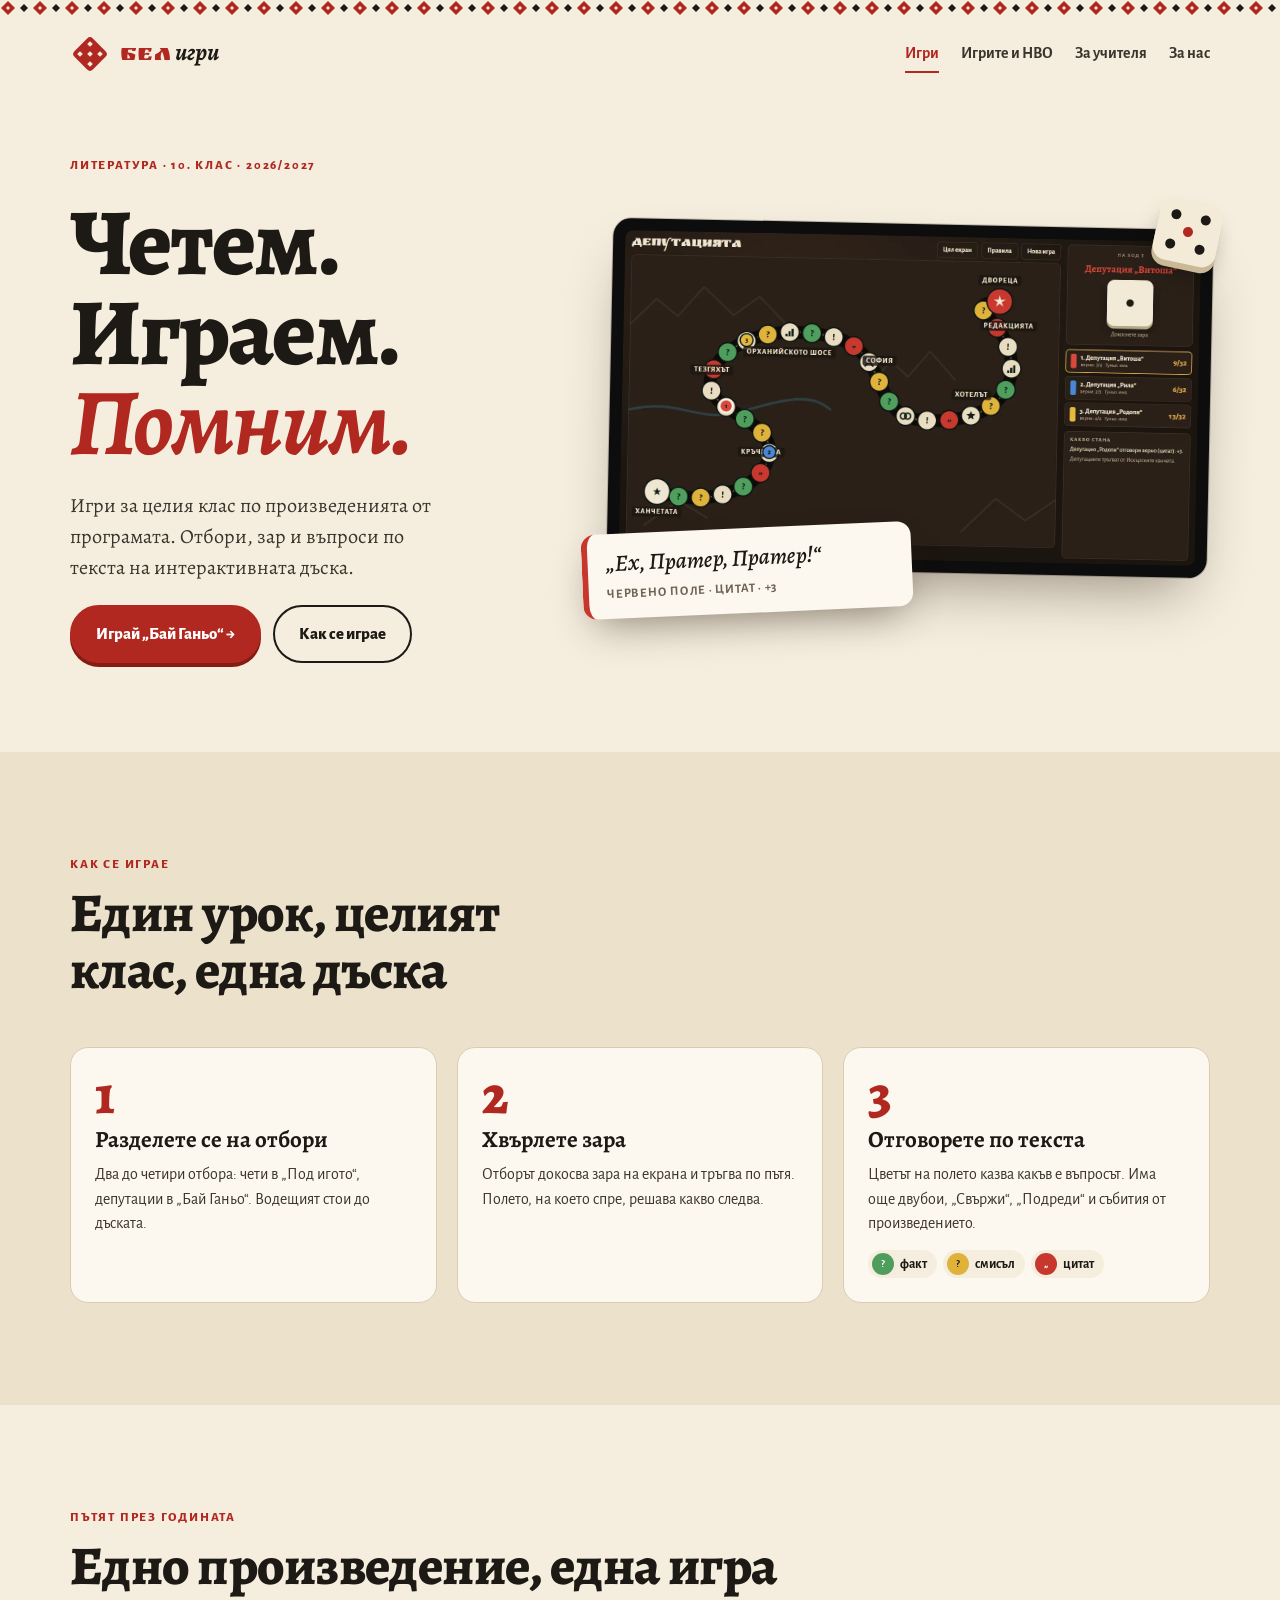
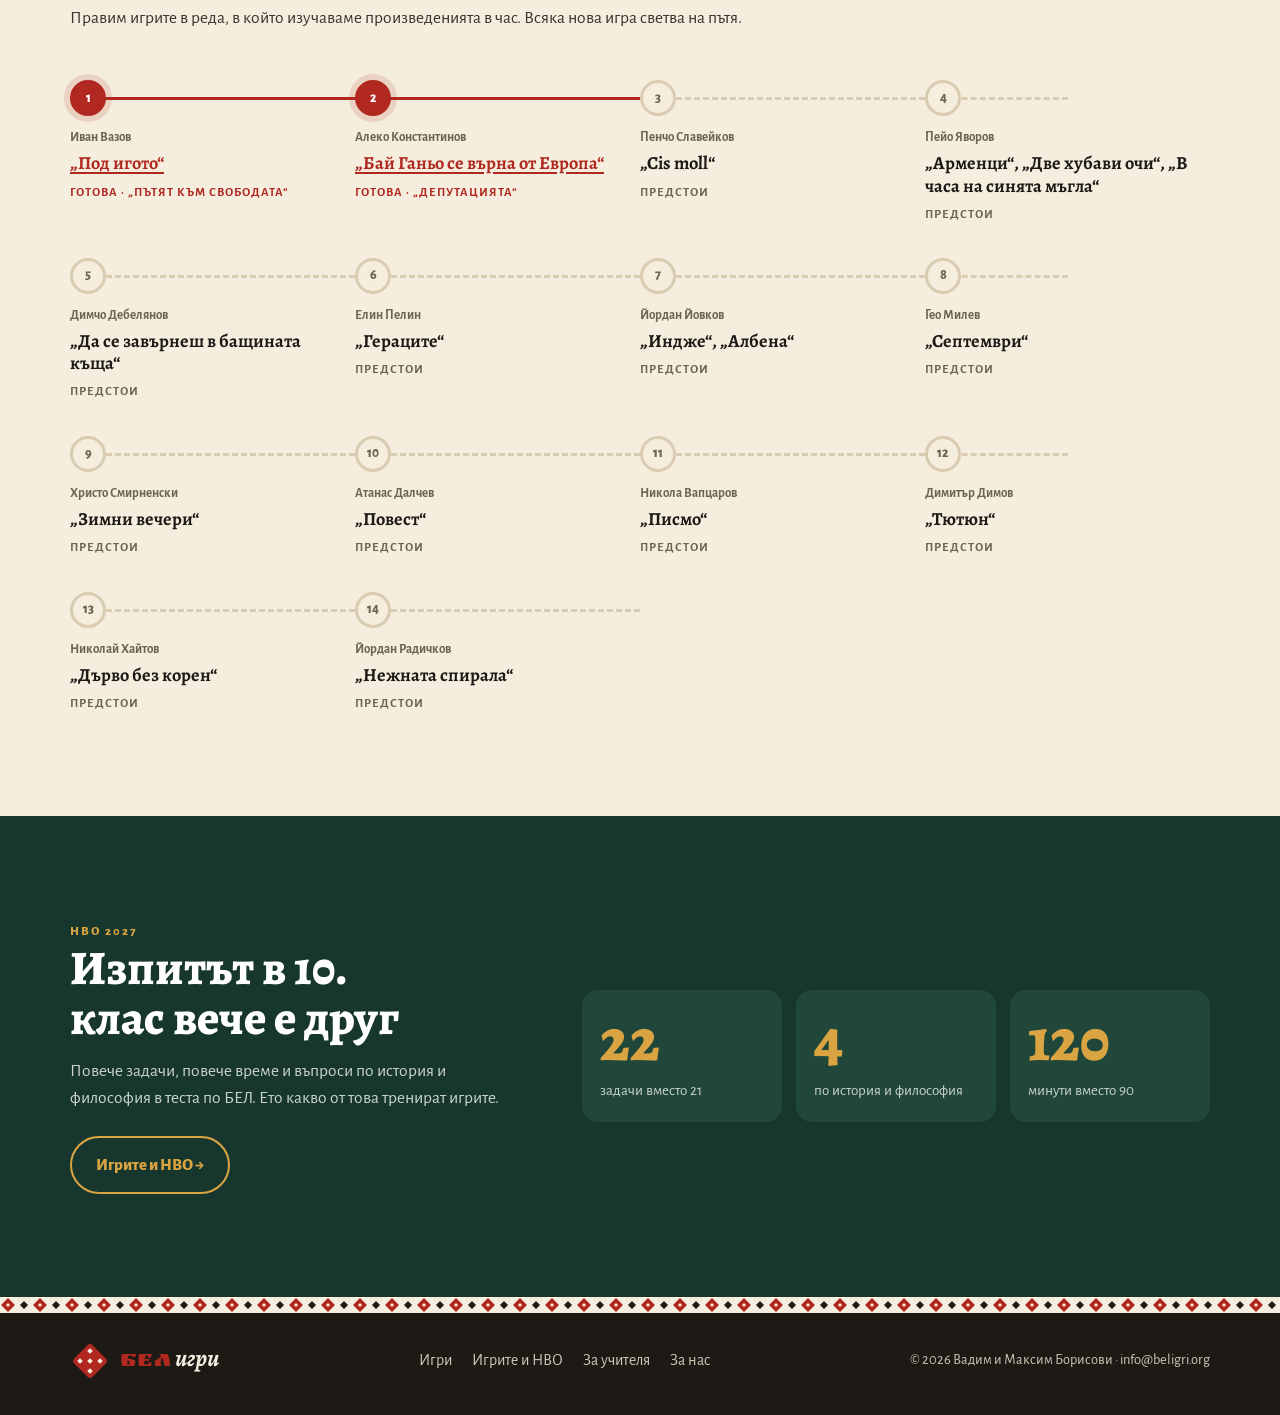
==== commit 8e3d33a1: "Връщане към състоянието преди играта по „Cis moll“ Отменя 40216d0: без cis-moll/, сайтът отново е в " ====
--- a/index.html
+++ b/index.html
@@ -5,97 +5,194 @@
 <meta name="viewport" content="width=device-width,initial-scale=1">
 <title>БЕЛ игри: литература за 10. клас като игра</title>
 <meta name="description" content="Игри за целия клас по произведенията от 10. клас: отбори, зар, факти, смисъл и цитати на интерактивната дъска.">
-<meta name="theme-color" content="#0f1d19">
+<meta name="theme-color" content="#f5eedf">
 <link rel="icon" href="/favicon.svg" type="image/svg+xml">
 <link rel="preconnect" href="https://fonts.googleapis.com">
 <link rel="preconnect" href="https://fonts.gstatic.com" crossorigin>
-<link rel="stylesheet" href="https://fonts.googleapis.com/css2?family=Ruslan+Display&family=Alegreya:ital,wght@0,500;0,700;1,500&family=Alegreya+Sans:wght@400;500;700;800&display=swap">
-<link rel="stylesheet" href="/site.css?v=5">
+<link rel="stylesheet" href="https://fonts.googleapis.com/css2?family=Ruslan+Display&family=Alegreya:ital,wght@0,500;0,700;0,800;1,500;1,700&family=Alegreya+Sans:wght@400;500;700;800&display=swap">
+<link rel="stylesheet" href="/site.css?v=4">
 </head>
 <body>
-<main class="page">
-
-  <header class="site-head">
-    <a class="logo" href="/" aria-label="БЕЛ игри, към началото"><span class="logo-mark" aria-hidden="true">Б</span><span class="logo-word">БЕЛ игри</span></a>
+<div class="band" aria-hidden="true"></div>
+<header class="site-head">
+  <div class="wrap">
+    <a class="logo" href="/" aria-label="БЕЛ игри, към началото"><svg class="logo-mark" viewBox="0 0 40 40" aria-hidden="true"><rect x="7" y="7" width="26" height="26" rx="4" transform="rotate(45 20 20)" fill="#b0281f"/><g fill="#f5eedf"><rect x="18" y="18" width="4" height="4" transform="rotate(45 20 20)"/><rect x="18" y="8" width="4" height="4" transform="rotate(45 20 10)"/><rect x="18" y="28" width="4" height="4" transform="rotate(45 20 30)"/><rect x="8" y="18" width="4" height="4" transform="rotate(45 10 20)"/><rect x="28" y="18" width="4" height="4" transform="rotate(45 30 20)"/></g></svg><span class="logo-word"><b>БЕЛ</b> <i>игри</i></span></a>
     <nav class="nav" aria-label="Основно меню">
       <a href="/" aria-current="page">Игри</a>
       <a href="/nvo/">Игрите и НВО</a>
       <a href="/za-uchitelya/">За учителя</a>
       <a href="/za-nas/">За нас</a>
     </nav>
-  </header>
-
-  <header class="hero">
-    <span class="eyebrow">Литература · 10. клас · 2026/2027</span>
-    <h1>БЕЛ игри</h1>
-    <p class="lead">Игри за класа по произведенията от програмата. Играе се на интерактивната дъска: класът се дели на отбори, хвърля зара и отговаря на въпроси по текста с докосване на екрана.</p>
-  </header>
-
-  <section aria-labelledby="ready-h">
-    <h2 id="ready-h" class="section-h">Готови игри</h2>
-    <ul class="games">
-      <li>
-        <a class="game-card" href="/pod-igoto/">
-          <span class="game-stripe" aria-hidden="true"></span>
-          <span class="game-body">
-            <span class="game-work">Иван Вазов · „Под игото“</span>
-            <span class="game-title">Пътят към свободата</span>
-            <span class="game-text">Четите тръгват от Бяла черква и с верни отговори стигат до свободата. Главите „Гост“, „Новата молитва на Марка“ и „Пиянството на един народ“.</span>
-            <span class="game-meta">2–4 чети · 43 въпроса · свържи, подреди, двубой</span>
-          </span>
-          <span class="game-go" aria-hidden="true">Играй →</span>
-        </a>
-      </li>
-      <li>
-        <a class="game-card" href="/bai-ganyo/">
-          <span class="game-stripe" aria-hidden="true"></span>
-          <span class="game-body">
-            <span class="game-work">Алеко Константинов · „Бай Ганьо се върна от Европа“</span>
-            <span class="game-title">Депутацията</span>
-            <span class="game-text">Депутациите тръгват от Искърските ханчета и с верни отговори стигат до двореца на княза. Има въпроси и за целия цикъл „Бай Ганьо“.</span>
-            <span class="game-meta">2–4 депутации · 46 въпроса · свържи, подреди, двубой</span>
-          </span>
-          <span class="game-go" aria-hidden="true">Играй →</span>
-        </a>
-      </li>
-      <li>
-        <a class="game-card" href="/cis-moll/">
-          <span class="game-stripe" aria-hidden="true"></span>
-          <span class="game-body">
-            <span class="game-work">Пенчо Славейков · „Cis moll“</span>
-            <span class="game-title">Съдбата хлопа</span>
-            <span class="game-text">Отборите тръгват от прозореца на оглушалия Бетховен и с верни отговори стигат до безсмъртието. Пътят на поемата: от отчаянието до новото творчество.</span>
-            <span class="game-meta">2–4 отбора · 45 въпроса · свържи, подреди, двубой</span>
-          </span>
-          <span class="game-go" aria-hidden="true">Играй →</span>
-        </a>
-      </li>
-    </ul>
+  </div>
+</header>
+<main>
+  <section class="hero">
+    <div class="wrap">
+      <div class="hero-text">
+        <span class="eyebrow">Литература · 10. клас · 2026/2027</span>
+        <h1><span>Четем.</span><span>Играем.</span><span class="accent">Помним.</span></h1>
+        <p class="lead">Игри за целия клас по произведенията от програмата. Отбори, зар и въпроси по текста на интерактивната дъска.</p>
+        <div class="actions">
+          <a class="btn btn-primary" href="/bai-ganyo/">Играй „Бай Ганьо“ →</a>
+          <a class="btn btn-ghost" href="#kak">Как се играе</a>
+        </div>
+      </div>
+      <div class="showcase">
+        <div class="screen"><img src="/img/bai-ganyo-board.webp" width="1400" height="788" alt="Игралното поле на „Депутацията“: път от Искърските ханчета до двореца с цветни полета за въпроси"></div>
+        <div class="quote-card"><q>Ех, Пратер, Пратер!</q><small>Червено поле · цитат · +3</small></div>
+        <div class="die" aria-hidden="true"><i></i><i></i><i></i><i></i><i></i></div>
+      </div>
+    </div>
   </section>
 
-  <section aria-labelledby="next-h">
-    <h2 id="next-h" class="section-h">Предстоят</h2>
-    <p class="hint">Произведенията от програмата за 10. клас. Игрите ще се появяват тук по реда, в който ги изучаваме.</p>
-    <ul class="works">
-      <li><span class="author">Пейо Яворов</span> „Арменци“, „Две хубави очи“, „В часа на синята мъгла“</li>
-      <li><span class="author">Димчо Дебелянов</span> „Да се завърнеш в бащината къща“</li>
-      <li><span class="author">Елин Пелин</span> „Гераците“</li>
-      <li><span class="author">Йордан Йовков</span> „Индже“, „Албена“</li>
-      <li><span class="author">Гео Милев</span> „Септември“</li>
-      <li><span class="author">Христо Смирненски</span> „Зимни вечери“</li>
-      <li><span class="author">Атанас Далчев</span> „Повест“</li>
-      <li><span class="author">Никола Вапцаров</span> „Писмо“</li>
-      <li><span class="author">Димитър Димов</span> „Тютюн“</li>
-      <li><span class="author">Николай Хайтов</span> „Дърво без корен“</li>
-      <li><span class="author">Йордан Радичков</span> „Нежната спирала“</li>
-    </ul>
+  <section class="section alt" id="kak">
+    <div class="wrap">
+      <div class="section-head">
+        <span class="eyebrow">Как се играе</span>
+        <h2>Един урок, целият клас, една дъска</h2>
+      </div>
+      <ol class="steps">
+        <li>
+          <h3>Разделете се на отбори</h3>
+          <p>Два до четири отбора: чети в „Под игото“, депутации в „Бай Ганьо“. Водещият стои до дъската.</p>
+        </li>
+        <li>
+          <h3>Хвърлете зара</h3>
+          <p>Отборът докосва зара на екрана и тръгва по пътя. Полето, на което спре, решава какво следва.</p>
+        </li>
+        <li>
+          <h3>Отговорете по текста</h3>
+          <p>Цветът на полето казва какъв е въпросът. Има още двубои, „Свържи“, „Подреди“ и събития от произведението.</p>
+          <div class="dots"><span class="dot g" data-s="?">факт</span><span class="dot y" data-s="?">смисъл</span><span class="dot r" data-s="„">цитат</span></div>
+        </li>
+      </ol>
+    </div>
   </section>
 
-  <footer class="foot">
-    <p>© 2026 Вадим и Максим Борисови · <a href="mailto:info@beligri.org">info@beligri.org</a></p>
-    <p>Без регистрация. Игрите работят в браузъра на дъската или на лаптоп с проектор.</p>
-  </footer>
+  <section class="section">
+    <div class="wrap">
+      <div class="section-head">
+        <span class="eyebrow">Пътят през годината</span>
+        <h2>Едно произведение, една игра</h2>
+        <p>Правим игрите в реда, в който изучаваме произведенията в час. Всяка нова игра светва на пътя.</p>
+      </div>
+      <ol class="road">
+      <li class="stop ready">
+        <span class="node">1</span>
+        <span class="author">Иван Вазов</span>
+        <span class="work"><a href="/pod-igoto/">„Под игото“</a></span>
+        <span class="soon">Готова · „Пътят към свободата“</span>
+      </li>
+      <li class="stop ready">
+        <span class="node">2</span>
+        <span class="author">Алеко Константинов</span>
+        <span class="work"><a href="/bai-ganyo/">„Бай Ганьо се върна от Европа“</a></span>
+        <span class="soon">Готова · „Депутацията“</span>
+      </li>
+      <li class="stop">
+        <span class="node">3</span>
+        <span class="author">Пенчо Славейков</span>
+        <span class="work">„Cis moll“</span>
+        <span class="soon">Предстои</span>
+      </li>
+      <li class="stop">
+        <span class="node">4</span>
+        <span class="author">Пейо Яворов</span>
+        <span class="work">„Арменци“, „Две хубави очи“, „В часа на синята мъгла“</span>
+        <span class="soon">Предстои</span>
+      </li>
+      <li class="stop">
+        <span class="node">5</span>
+        <span class="author">Димчо Дебелянов</span>
+        <span class="work">„Да се завърнеш в бащината къща“</span>
+        <span class="soon">Предстои</span>
+      </li>
+      <li class="stop">
+        <span class="node">6</span>
+        <span class="author">Елин Пелин</span>
+        <span class="work">„Гераците“</span>
+        <span class="soon">Предстои</span>
+      </li>
+      <li class="stop">
+        <span class="node">7</span>
+        <span class="author">Йордан Йовков</span>
+        <span class="work">„Индже“, „Албена“</span>
+        <span class="soon">Предстои</span>
+      </li>
+      <li class="stop">
+        <span class="node">8</span>
+        <span class="author">Гео Милев</span>
+        <span class="work">„Септември“</span>
+        <span class="soon">Предстои</span>
+      </li>
+      <li class="stop">
+        <span class="node">9</span>
+        <span class="author">Христо Смирненски</span>
+        <span class="work">„Зимни вечери“</span>
+        <span class="soon">Предстои</span>
+      </li>
+      <li class="stop">
+        <span class="node">10</span>
+        <span class="author">Атанас Далчев</span>
+        <span class="work">„Повест“</span>
+        <span class="soon">Предстои</span>
+      </li>
+      <li class="stop">
+        <span class="node">11</span>
+        <span class="author">Никола Вапцаров</span>
+        <span class="work">„Писмо“</span>
+        <span class="soon">Предстои</span>
+      </li>
+      <li class="stop">
+        <span class="node">12</span>
+        <span class="author">Димитър Димов</span>
+        <span class="work">„Тютюн“</span>
+        <span class="soon">Предстои</span>
+      </li>
+      <li class="stop">
+        <span class="node">13</span>
+        <span class="author">Николай Хайтов</span>
+        <span class="work">„Дърво без корен“</span>
+        <span class="soon">Предстои</span>
+      </li>
+      <li class="stop">
+        <span class="node">14</span>
+        <span class="author">Йордан Радичков</span>
+        <span class="work">„Нежната спирала“</span>
+        <span class="soon">Предстои</span>
+      </li>
+      </ol>
+    </div>
+  </section>
 
+  <section class="section nvo-band">
+    <div class="wrap">
+      <div>
+        <span class="eyebrow" style="color:var(--gold)">НВО 2027</span>
+        <h2>Изпитът в 10. клас вече е друг</h2>
+        <p>Повече задачи, повече време и въпроси по история и философия в теста по БЕЛ. Ето какво от това тренират игрите.</p>
+        <a class="btn" href="/nvo/">Игрите и НВО →</a>
+      </div>
+      <div class="nums">
+        <div class="num"><b>22</b><span>задачи вместо 21</span></div>
+        <div class="num"><b>4</b><span>по история и философия</span></div>
+        <div class="num"><b>120</b><span>минути вместо 90</span></div>
+      </div>
+    </div>
+  </section>
 </main>
+<footer class="site-foot">
+  <div class="band" aria-hidden="true"></div>
+  <div class="wrap">
+    <a class="logo" href="/" aria-label="БЕЛ игри, към началото"><svg class="logo-mark" viewBox="0 0 40 40" aria-hidden="true"><rect x="7" y="7" width="26" height="26" rx="4" transform="rotate(45 20 20)" fill="#b0281f"/><g fill="#f5eedf"><rect x="18" y="18" width="4" height="4" transform="rotate(45 20 20)"/><rect x="18" y="8" width="4" height="4" transform="rotate(45 20 10)"/><rect x="18" y="28" width="4" height="4" transform="rotate(45 20 30)"/><rect x="8" y="18" width="4" height="4" transform="rotate(45 10 20)"/><rect x="28" y="18" width="4" height="4" transform="rotate(45 30 20)"/></g></svg><span class="logo-word"><b>БЕЛ</b> <i>игри</i></span></a>
+    <nav aria-label="Долно меню">
+      <a href="/">Игри</a>
+      <a href="/nvo/">Игрите и НВО</a>
+      <a href="/za-uchitelya/">За учителя</a>
+      <a href="/za-nas/">За нас</a>
+    </nav>
+    <small>© 2026 Вадим и Максим Борисови · <a href="mailto:info@beligri.org">info@beligri.org</a></small>
+  </div>
+</footer>
 </body>
 </html>
--- a/site.css
+++ b/site.css
@@ -1,252 +1,323 @@
-/* Shared styles for the site pages (home, НВО, за учителя, за нас, 404). Games carry their own styles. */
+/* beligri.org — site pages (home, НВО, за нас, 404). Games carry their own styles.
+   Look: a school reader ("читанка") — warm paper, printer's ink, embroidery red. */
 :root {
-  --ink: #0f1d19;
-  --panel: #172b25;
-  --panel-2: #1f3830;
-  --line: #2f4d42;
-  --linen: #efe6d2;
-  --muted: #a9b7ae;
-  --brass: #d9a441;
-  --flag: #c8372d;
-  --font-display: "Ruslan Display", "Alegreya", Georgia, serif;
-  --font-text: "Alegreya", Georgia, "Times New Roman", serif;
+  --paper: #f5eedf;
+  --paper-2: #ece2cc;
+  --card: #fcf8ef;
+  --ink: #1d1a16;
+  --ink-2: #3a342c;
+  --muted: #6e6455;
+  --line: #d9ccb2;
+  --red: #b0281f;          /* шевица */
+  --red-dark: #861b14;
+  --green: #17372e;        /* the game board, night over the Balkan */
+  --green-2: #21473b;
+  --gold: #d9a441;
+  --q-green: #4f9d5d;
+  --q-yellow: #e0b23a;
+  --q-red: #c8372d;
+  --font-head: "Alegreya", Georgia, "Times New Roman", serif;
   --font-ui: "Alegreya Sans", "Segoe UI", Arial, sans-serif;
-  color-scheme: dark;
+  --font-mark: "Ruslan Display", "Alegreya", Georgia, serif;
+  --wrap: 1180px;
+  --band: url("data:image/svg+xml,%3Csvg xmlns='http://www.w3.org/2000/svg' width='32' height='16'%3E%3Cpath d='M8 1l7 7-7 7-7-7z' fill='%23b0281f'/%3E%3Cpath d='M8 6l2 2-2 2-2-2z' fill='%23f5eedf'/%3E%3Cpath d='M24 4l4 4-4 4-4-4z' fill='%231d1a16'/%3E%3C/svg%3E");
+  color-scheme: light;
 }
 *, *::before, *::after { box-sizing: border-box; }
 html { -webkit-text-size-adjust: 100%; }
 body {
   margin: 0;
-  min-height: 100vh;
-  background: radial-gradient(ellipse at 30% 0%, #1a332b 0%, var(--ink) 60%) fixed, var(--ink);
-  color: var(--linen);
+  background: var(--paper);
+  color: var(--ink);
   font-family: var(--font-ui);
-  font-size: clamp(16px, 1.1vw, 20px);
-  line-height: 1.5;
-}
+  font-size: clamp(16px, 1.05vw, 19px);
+  line-height: 1.55;
+}
+img { max-width: 100%; height: auto; display: block; }
 a { color: inherit; }
-a:focus-visible { outline: 3px solid var(--brass); outline-offset: 3px; border-radius: 6px; }
-h1, h2 { margin: 0; text-wrap: balance; }
-
-.page {
-  max-width: 980px;
-  margin: 0 auto;
-  padding: clamp(32px, 6vw, 72px) 16px 48px;
-  display: grid;
-  gap: clamp(36px, 5vw, 56px);
-}
-
-.page > * { min-width: 0; }
-
-/* ---------- header: logo + nav ---------- */
-.site-head {
+:focus-visible { outline: 3px solid var(--red); outline-offset: 3px; border-radius: 4px; }
+h1, h2, h3 { font-family: var(--font-head); margin: 0; text-wrap: balance; line-height: 1.05; }
+p { margin: 0; }
+
+.wrap { max-width: var(--wrap); margin: 0 auto; padding-inline: 20px; }
+.band { height: 16px; background: var(--band) repeat-x left center; }
+
+/* ---------- header ---------- */
+.site-head .wrap {
   display: flex;
   flex-wrap: wrap;
   align-items: center;
   justify-content: space-between;
-  gap: 12px 24px;
-}
-.logo {
+  gap: 10px 28px;
+  padding-block: 18px;
+}
+.logo { display: inline-flex; align-items: center; gap: 10px; text-decoration: none; }
+.logo-mark { width: 40px; height: 40px; flex: none; transition: transform .35s cubic-bezier(.3,1.6,.5,1); }
+.logo:hover .logo-mark { transform: rotate(90deg); }
+.logo-word { font-size: 1.5rem; line-height: 1; white-space: nowrap; }
+.logo-word b { font-family: var(--font-mark); font-weight: 400; color: var(--red); letter-spacing: .02em; }
+.logo-word i { font-family: var(--font-head); font-weight: 700; }
+.nav { display: flex; flex-wrap: wrap; gap: 2px 22px; }
+.nav a {
+  padding: 6px 0;
+  text-decoration: none;
+  font-weight: 700;
+  color: var(--ink-2);
+  border-bottom: 2px solid transparent;
+}
+.nav a:hover { color: var(--red); }
+.nav a[aria-current="page"] { color: var(--red); border-bottom-color: var(--red); }
+
+/* ---------- buttons ---------- */
+.btn {
   display: inline-flex;
   align-items: center;
-  gap: 12px;
+  gap: 10px;
+  padding: 14px 24px;
+  border-radius: 999px;
+  font-weight: 800;
+  font-size: 1.05em;
   text-decoration: none;
-}
-.logo-mark {
-  position: relative;
+  border: 2px solid var(--ink);
+  transition: transform .15s, box-shadow .15s, background .15s;
+}
+.btn-primary { background: var(--red); border-color: var(--red); color: #fff; box-shadow: 0 4px 0 var(--red-dark); }
+.btn-primary:hover { transform: translateY(-2px); box-shadow: 0 6px 0 var(--red-dark); }
+.btn-primary:active { transform: translateY(2px); box-shadow: 0 2px 0 var(--red-dark); }
+.btn-ghost { color: var(--ink); }
+.btn-ghost:hover { background: var(--ink); color: var(--paper); }
+
+.eyebrow {
+  display: inline-block;
+  font-weight: 800;
+  font-size: .8em;
+  letter-spacing: .14em;
+  text-transform: uppercase;
+  color: var(--red);
+}
+
+/* ---------- home hero ---------- */
+.hero { padding-block: clamp(28px, 5vw, 64px) clamp(48px, 7vw, 96px); }
+.hero .wrap {
   display: grid;
-  place-items: center;
-  width: 44px;
-  height: 44px;
-  border-radius: 10px;
-  background: var(--brass);
-  color: var(--ink);
-  font-family: var(--font-display);
-  font-size: 32px;
-  line-height: 1;
-  padding-top: 3px;
-  transform: rotate(-6deg);
-  box-shadow: 0 4px 0 #a87a26;
-  transition: transform .2s;
-}
-.logo-mark::after {           /* a die pip in the flag colour */
+  grid-template-columns: minmax(0, 5fr) minmax(0, 7fr);
+  gap: clamp(32px, 5vw, 72px);
+  align-items: center;
+}
+.hero-text { display: grid; gap: 22px; justify-items: start; }
+.hero h1 { font-size: clamp(3.2rem, 7.4vw, 6.4rem); font-weight: 800; letter-spacing: -.02em; line-height: .95; }
+.hero h1 span { display: block; }
+.hero h1 .accent { color: var(--red); font-style: italic; font-weight: 700; }
+.lead { font-family: var(--font-head); font-size: 1.25em; color: var(--ink-2); max-width: 34ch; }
+.actions { display: flex; flex-wrap: wrap; gap: 12px; }
+
+.showcase { position: relative; padding: 18px 0 40px 28px; }
+.screen {
+  background: #0d0d0d;
+  border-radius: 18px;
+  padding: 12px;
+  box-shadow: 0 30px 60px -20px rgba(40, 25, 10, .45), 0 0 0 1px rgba(0,0,0,.2);
+  transform: rotate(1.2deg);
+}
+.screen img { border-radius: 8px; aspect-ratio: 1400 / 788; width: 100%; }
+.quote-card {
+  position: absolute;
+  left: 0;
+  bottom: 0;
+  width: min(330px, 70%);
+  background: var(--card);
+  border-radius: 14px;
+  padding: 16px 18px 14px;
+  box-shadow: 0 18px 40px -12px rgba(40, 25, 10, .45);
+  border-left: 6px solid var(--q-red);
+  transform: rotate(-2.5deg);
+}
+.quote-card q { display: block; font-family: var(--font-head); font-style: italic; font-weight: 500; font-size: 1.45em; line-height: 1.15; quotes: "„" "“"; }
+.quote-card small { display: block; margin-top: 8px; color: var(--muted); font-weight: 700; font-size: .8em; letter-spacing: .06em; text-transform: uppercase; }
+.die {
+  position: absolute;
+  top: -6px;
+  right: -10px;
+  width: 64px;
+  height: 64px;
+  border-radius: 14px;
+  background: #f3ead7;
+  box-shadow: 0 6px 0 #c9b997, 0 14px 24px -8px rgba(0,0,0,.4);
+  transform: rotate(12deg);
+  display: grid;
+  grid-template: repeat(3, 1fr) / repeat(3, 1fr);
+  padding: 10px;
+}
+.die i { width: 10px; height: 10px; border-radius: 50%; background: var(--ink); place-self: center; }
+.die i:nth-child(1) { grid-area: 1 / 1; }
+.die i:nth-child(2) { grid-area: 1 / 3; }
+.die i:nth-child(3) { grid-area: 2 / 2; background: var(--red); }
+.die i:nth-child(4) { grid-area: 3 / 1; }
+.die i:nth-child(5) { grid-area: 3 / 3; }
+
+/* ---------- sections ---------- */
+.section { padding-block: clamp(56px, 8vw, 104px); }
+.section-head { display: grid; gap: 10px; margin-bottom: clamp(28px, 4vw, 48px); max-width: 720px; }
+.section-head h2 { font-size: clamp(2.2rem, 4.4vw, 3.4rem); font-weight: 800; letter-spacing: -.01em; }
+.section-head p { color: var(--ink-2); font-size: 1.1em; }
+.alt { background: var(--paper-2); }
+
+/* how to play */
+.steps { list-style: none; margin: 0; padding: 0; display: grid; grid-template-columns: repeat(3, 1fr); gap: 20px; counter-reset: step; }
+.steps li { background: var(--card); border: 1px solid var(--line); border-radius: 18px; padding: 26px 24px 24px; display: grid; gap: 10px; align-content: start; counter-increment: step; position: relative; }
+.steps li::before { content: counter(step); font-family: var(--font-head); font-weight: 800; font-size: 3.4rem; line-height: .8; color: var(--red); }
+.steps h3 { font-size: 1.45rem; }
+.steps p { color: var(--ink-2); }
+.dots { display: flex; flex-wrap: wrap; gap: 6px; margin-top: 4px; }
+.dot { display: inline-flex; align-items: center; gap: 6px; padding: 3px 10px 3px 4px; border-radius: 999px; background: var(--paper); font-size: .85em; font-weight: 700; }
+.dot::before { content: attr(data-s); display: grid; place-items: center; width: 22px; height: 22px; border-radius: 50%; color: #fff; font-size: .8em; }
+.dot.g::before { background: var(--q-green); }
+.dot.y::before { background: var(--q-yellow); color: var(--ink); }
+.dot.r::before { background: var(--q-red); }
+
+/* the year as a road */
+.road { list-style: none; margin: 0; padding: 0; display: grid; grid-template-columns: repeat(4, 1fr); gap: 34px 0; }
+.stop { position: relative; padding: 0 18px 0 0; display: grid; gap: 4px; align-content: start; }
+.stop::before {                 /* the road */
   content: "";
   position: absolute;
-  top: 6px;
-  right: 6px;
-  width: 7px;
-  height: 7px;
-  border-radius: 50%;
-  background: var(--flag);
-}
-.logo:hover .logo-mark { transform: rotate(6deg); }
-.logo-word { font-family: var(--font-display); font-size: 1.35rem; letter-spacing: .02em; }
-.nav { display: flex; flex-wrap: wrap; gap: 4px 6px; }
-.nav a {
-  padding: 8px 12px;
-  border-radius: 999px;
-  text-decoration: none;
-  color: var(--muted);
-  font-weight: 500;
-}
-.nav a:hover { color: var(--linen); background: var(--panel); }
-.nav a[aria-current="page"] { color: var(--linen); background: var(--panel-2); }
-
-/* ---------- text pages ---------- */
-.prose { display: grid; gap: 14px; max-width: 68ch; }
-.prose h2 { font-family: var(--font-display); font-weight: 400; font-size: clamp(1.5rem, 3.4vw, 2rem); margin-top: 18px; }
-.prose p, .prose li { font-family: var(--font-text); font-size: 1.1em; }
-.prose p { margin: 0; }
-.prose ul { margin: 0; padding-left: 1.2em; display: grid; gap: 8px; }
-.prose strong { color: var(--brass); font-weight: 700; }
-.prose a { color: var(--brass); }
-.facts { display: grid; grid-template-columns: repeat(4, 1fr); gap: 12px; margin: 6px 0; }
-@media (max-width: 640px) { .facts { grid-template-columns: repeat(2, 1fr); } }
-.fact { background: var(--panel); border: 1px solid var(--line); border-radius: 12px; padding: 14px 16px; }
-.fact b { display: block; font-family: var(--font-display); font-weight: 400; font-size: 2rem; color: var(--brass); line-height: 1.1; }
-.fact span { color: var(--muted); font-size: .95em; }
-.skills { display: grid; gap: 12px; }
-.skill {
-  display: grid;
-  grid-template-columns: 40px 1fr;
-  gap: 4px 14px;
-  background: var(--panel);
-  border: 1px solid var(--line);
-  border-radius: 12px;
-  padding: 14px 16px;
-}
-.skill .chip {
-  grid-row: span 2;
+  top: 17px;
+  left: 0;
+  right: 0;
+  border-top: 3px dashed var(--line);
+}
+.stop:nth-child(4n)::before { right: 50%; }
+.node {
+  position: relative;
   width: 36px;
   height: 36px;
   border-radius: 50%;
   display: grid;
   place-items: center;
+  background: var(--paper);
+  border: 3px solid var(--line);
+  color: var(--muted);
   font-weight: 800;
-  color: var(--ink);
-  background: #e9dcc0;
-}
-.skill h3 { margin: 0; font-size: 1.05em; }
-.skill p { margin: 0; color: var(--muted); font-family: var(--font-text); }
+  font-size: .85em;
+  margin-bottom: 8px;
+}
+.stop .author { font-size: .82em; color: var(--muted); font-weight: 700; }
+.stop .work { font-family: var(--font-head); font-size: 1.15em; font-weight: 700; line-height: 1.2; }
+.stop .soon { font-size: .78em; color: var(--muted); letter-spacing: .08em; text-transform: uppercase; font-weight: 700; margin-top: 4px; }
+.stop.ready .node { background: var(--red); border-color: var(--red); color: #fff; box-shadow: 0 0 0 6px rgba(176, 40, 31, .15); }
+.stop.ready::before { border-top-style: solid; border-color: var(--red); }
+.stop.ready .work a { color: var(--red); text-decoration-thickness: 2px; text-underline-offset: 3px; }
+.stop.ready .soon { color: var(--red); }
+
+/* НВО band */
+.nvo-band { background: var(--green); color: #efe6d2; }
+.nvo-band .wrap { display: grid; grid-template-columns: minmax(0, 5fr) minmax(0, 7fr); gap: clamp(28px, 5vw, 64px); align-items: center; }
+.nvo-band h2 { font-size: clamp(2rem, 4vw, 3rem); font-weight: 800; color: #fff; }
+.nvo-band p { color: #c9d3cb; font-size: 1.1em; margin-top: 14px; }
+.nvo-band .btn { margin-top: 24px; border-color: var(--gold); color: var(--gold); }
+.nvo-band .btn:hover { background: var(--gold); color: var(--green); }
+.nums { display: grid; grid-template-columns: repeat(3, 1fr); gap: 14px; }
+.num { background: var(--green-2); border-radius: 16px; padding: 20px 18px; }
+.num b { display: block; font-family: var(--font-head); font-weight: 800; font-size: clamp(2.6rem, 5vw, 3.8rem); line-height: 1; color: var(--gold); }
+.num span { display: block; margin-top: 8px; color: #c9d3cb; font-size: .95em; }
+
+/* ---------- inner pages ---------- */
+.page-hero { padding-block: clamp(28px, 5vw, 64px) clamp(28px, 4vw, 48px); }
+.page-hero .wrap { display: grid; gap: 16px; justify-items: start; }
+.page-hero h1 { font-size: clamp(2.8rem, 6.4vw, 5.2rem); font-weight: 800; letter-spacing: -.02em; }
+.page-hero .lead { max-width: 52ch; }
+
+.cols { display: grid; grid-template-columns: minmax(0, 7fr) minmax(0, 5fr); gap: clamp(32px, 5vw, 72px); align-items: start; }
+.prose { display: grid; gap: 16px; }
+.prose h2 { font-size: clamp(1.7rem, 3vw, 2.3rem); font-weight: 800; margin-top: 22px; }
+.prose h2:first-child { margin-top: 0; }
+.prose p, .prose li { font-family: var(--font-head); font-size: 1.15em; color: var(--ink-2); }
+.prose ul { margin: 0; padding-left: 1.1em; display: grid; gap: 8px; }
+.prose li::marker { color: var(--red); }
+.prose strong { color: var(--ink); }
+.prose a { color: var(--red); text-underline-offset: 3px; }
+.aside { position: sticky; top: 20px; display: grid; gap: 16px; }
+
+/* sample exam question styled like a game card */
+.qcard { background: var(--card); border-radius: 18px; padding: 22px; box-shadow: 0 18px 40px -16px rgba(40,25,10,.35); border-top: 6px solid var(--q-green); }
+.qcard .tag { font-size: .78em; font-weight: 800; letter-spacing: .12em; text-transform: uppercase; color: var(--muted); }
+.qcard h3 { font-size: 1.3rem; margin: 10px 0 16px; line-height: 1.25; }
+.opts { list-style: none; margin: 0; padding: 0; display: grid; gap: 8px; }
+.opts li { display: flex; align-items: center; gap: 12px; padding: 10px 12px; border: 2px solid var(--line); border-radius: 12px; background: #fff; font-weight: 700; }
+.opts li span { display: grid; place-items: center; width: 28px; height: 28px; border-radius: 50%; background: var(--ink); color: #fff; font-size: .85em; flex: none; }
+.opts li.ok { border-color: var(--q-green); background: #eaf4e8; }
+.opts li.ok span { background: var(--q-green); }
+.qcard .note { margin-top: 12px; color: var(--muted); font-size: .9em; }
+
+.skills { display: grid; gap: 12px; }
+.skill { display: grid; grid-template-columns: 44px 1fr; gap: 2px 16px; align-items: start; padding: 16px 0; border-bottom: 1px solid var(--line); }
+.skill:last-child { border-bottom: 0; }
+.chip { grid-row: span 2; width: 44px; height: 44px; border-radius: 50%; display: grid; place-items: center; font-weight: 800; font-size: 1.1em; color: #fff; background: var(--ink-2); }
+.chip.g { background: var(--q-green); }
+.chip.y { background: var(--q-yellow); color: var(--ink); }
+.chip.r { background: var(--q-red); }
+.skill h3 { font-size: 1.25rem; }
+.skill p { font-family: var(--font-head); font-size: 1.08em; color: var(--ink-2); }
+.callout { background: var(--paper-2); border-radius: 16px; padding: 20px 22px; border-left: 6px solid var(--ink); }
+.callout h3 { font-size: 1.3rem; margin-bottom: 6px; }
+.callout p { font-family: var(--font-head); color: var(--ink-2); }
 .sources { font-size: .9em; color: var(--muted); }
 .sources a { color: var(--muted); }
-.hero { display: grid; gap: 12px; }
-.eyebrow {
-  text-transform: uppercase;
-  letter-spacing: .14em;
-  color: var(--brass);
-  font-weight: 700;
-  font-size: .85em;
-}
-.hero h1 {
-  font-family: var(--font-display);
-  font-weight: 400;
-  font-size: clamp(2.8rem, 9vw, 6rem);
-  line-height: 1;
-}
-.hero-sm h1 { font-size: clamp(2.2rem, 6vw, 3.8rem); }
-.lead {
-  font-family: var(--font-text);
-  font-size: 1.2em;
-  color: var(--muted);
-  max-width: 58ch;
-  margin: 0;
-}
-
-.section-h {
-  font-size: .85em;
-  text-transform: uppercase;
-  letter-spacing: .14em;
-  color: var(--muted);
-  font-weight: 700;
-  padding-bottom: 10px;
-  border-bottom: 1px solid var(--line);
-  margin-bottom: 18px;
-}
-.hint { color: var(--muted); margin: -6px 0 16px; max-width: 60ch; }
-
-.games { list-style: none; margin: 0; padding: 0; display: grid; gap: 16px; }
-.game-card {
-  display: grid;
-  grid-template-columns: 8px 1fr auto;
-  align-items: stretch;
-  background: var(--panel);
-  border: 1px solid var(--line);
-  border-radius: 14px;
-  overflow: hidden;
-  text-decoration: none;
-  transition: border-color .15s, background .15s, transform .15s;
-}
-.game-card:hover { border-color: var(--brass); background: var(--panel-2); }
-.game-card:active { transform: scale(.995); }
-.game-stripe { background: linear-gradient(var(--flag), var(--brass)); }
-.game-body { display: grid; gap: 6px; padding: 20px 22px; min-width: 0; overflow-wrap: anywhere; }
-.game-work { color: var(--brass); font-weight: 700; font-size: .9em; }
-.game-title { font-family: var(--font-display); font-size: clamp(1.6rem, 4vw, 2.4rem); line-height: 1.1; }
-.game-text { font-family: var(--font-text); color: var(--muted); max-width: 62ch; }
-.game-meta { font-size: .85em; color: var(--muted); }
-.game-go {
-  align-self: center;
-  margin-right: 22px;
-  padding: 12px 20px;
-  border-radius: 999px;
-  background: var(--brass);
-  color: var(--ink);
-  font-weight: 800;
-  white-space: nowrap;
-}
-
-.works { list-style: none; margin: 0; padding: 0; display: grid; grid-template-columns: repeat(auto-fill, minmax(280px, 1fr)); gap: 0 32px; }
-.works li {
-  font-family: var(--font-text);
-  padding: 10px 0;
-  border-bottom: 1px dashed var(--line);
-}
-.works .author { display: block; font-family: var(--font-ui); font-size: .8em; color: var(--muted); font-weight: 500; }
-
-.foot {
-  display: flex;
-  flex-wrap: wrap;
-  justify-content: space-between;
-  gap: 8px 24px;
-  color: var(--muted);
-  font-size: .9em;
-  border-top: 1px solid var(--line);
-  padding-top: 18px;
-}
-.foot p { margin: 0; }
-.foot a { color: var(--muted); }
-
-@media (max-width: 640px) {
-  .game-card { grid-template-columns: 6px 1fr; }
-  .game-go { grid-column: 2; justify-self: start; margin: 0 22px 20px; }
+
+/* about: school card */
+.ticket { background: var(--card); border-radius: 18px; padding: 24px; box-shadow: 0 18px 40px -16px rgba(40,25,10,.35); display: grid; gap: 14px; position: relative; overflow: hidden; }
+.ticket::before { content: ""; position: absolute; inset: 0 0 auto 0; height: 16px; background: var(--band) repeat-x left center; }
+.ticket dl { margin: 12px 0 0; display: grid; gap: 12px; }
+.ticket dt { font-size: .78em; font-weight: 800; letter-spacing: .12em; text-transform: uppercase; color: var(--muted); }
+.ticket dd { margin: 2px 0 0; font-family: var(--font-head); font-size: 1.35em; font-weight: 700; line-height: 1.2; }
+
+/* ---------- footer ---------- */
+.site-foot { margin-top: 0; background: var(--ink); color: #cfc6b5; }
+.site-foot .band { filter: none; background-color: var(--paper); }
+.site-foot .wrap { display: flex; flex-wrap: wrap; align-items: center; justify-content: space-between; gap: 14px 28px; padding-block: 28px 34px; }
+.site-foot .logo-word i { color: #f5eedf; }
+.site-foot nav { display: flex; flex-wrap: wrap; gap: 6px 20px; }
+.site-foot a { color: #cfc6b5; text-decoration: none; }
+.site-foot a:hover { color: #fff; }
+.site-foot small { font-size: .9em; }
+
+/* ---------- responsive ---------- */
+@media (max-width: 980px) {
+  .hero .wrap, .nvo-band .wrap, .cols { grid-template-columns: 1fr; }
+  .road { grid-template-columns: repeat(2, 1fr); }
+  .stop:nth-child(4n)::before { right: 0; }
+  .stop:nth-child(2n)::before { right: 50%; }
+  .aside { position: static; }
+}
+@media (max-width: 720px) {
+  .wrap { padding-inline: 16px; }
+  .steps { grid-template-columns: 1fr; }
+  .nums { grid-template-columns: 1fr 1fr 1fr; gap: 8px; }
+  .num { padding: 14px 12px; }
+  .showcase { padding: 10px 0 70px 0; }
+  .quote-card { width: 78%; }
+  .die { width: 52px; height: 52px; padding: 8px; right: -4px; }
+  .die i { width: 8px; height: 8px; }
+}
+@media (max-width: 480px) {
+  .road { grid-template-columns: 1fr; gap: 0; }
+  .stop { padding: 0 0 22px 52px; }
+  .stop::before { top: 0; bottom: 0; left: 17px; right: auto; border-top: 0; border-left: 3px dashed var(--line); }
+  .stop.ready::before { border-left-style: solid; border-color: var(--red); }
+  .stop:nth-child(n)::before { right: auto; }
+  .stop:last-child::before { bottom: auto; height: 18px; }
+  .node { position: absolute; left: 0; top: 0; }
 }
 @media (prefers-reduced-motion: reduce) {
-  .game-card { transition: none; }
-}
-
-/* ---------- teacher page: answer keys ---------- */
-.keys { list-style: none; margin: 0; padding: 0; display: grid; gap: 16px; }
-.key-card {
-  display: grid;
-  gap: 8px;
-  background: var(--panel);
-  border: 1px solid var(--line);
-  border-radius: 14px;
-  padding: 20px 22px;
-}
-.key-card .game-work { color: var(--brass); font-weight: 700; font-size: .9em; }
-.key-card h3 { margin: 0; font-family: var(--font-display); font-weight: 400; font-size: clamp(1.4rem, 3.4vw, 2rem); line-height: 1.1; }
-.key-card p { margin: 0; font-family: var(--font-text); color: var(--muted); max-width: 62ch; }
-.key-actions { display: flex; flex-wrap: wrap; gap: 10px; margin-top: 6px; }
-.btn {
-  display: inline-block;
-  padding: 10px 18px;
-  border-radius: 999px;
-  font-weight: 800;
-  text-decoration: none;
-  white-space: nowrap;
-}
-.btn-primary { background: var(--brass); color: var(--ink); }
-.btn-ghost { border: 1px solid var(--line); color: var(--linen); }
-.btn-ghost:hover { border-color: var(--brass); }
+  .logo-mark, .btn { transition: none; }
+}
+.nums-4 { grid-template-columns: repeat(4, 1fr); }
+@media (max-width: 720px) { .nums-4 { grid-template-columns: 1fr 1fr; } }
+.ticket dd a { color: var(--red); text-underline-offset: 3px; word-break: break-word; }
+.steps-1 { grid-template-columns: 1fr; gap: 12px; }
+.steps-1 li { padding: 18px 20px; grid-template-columns: 56px 1fr; column-gap: 14px; }
+.steps-1 li::before { font-size: 2.4rem; grid-row: span 2; }
+.steps-1 h3 { font-size: 1.15rem; }
+.steps-1 p { font-family: var(--font-ui); font-size: 1em; }
+.ticket-text { color: var(--ink-2); }
+.ticket .btn { justify-content: center; }
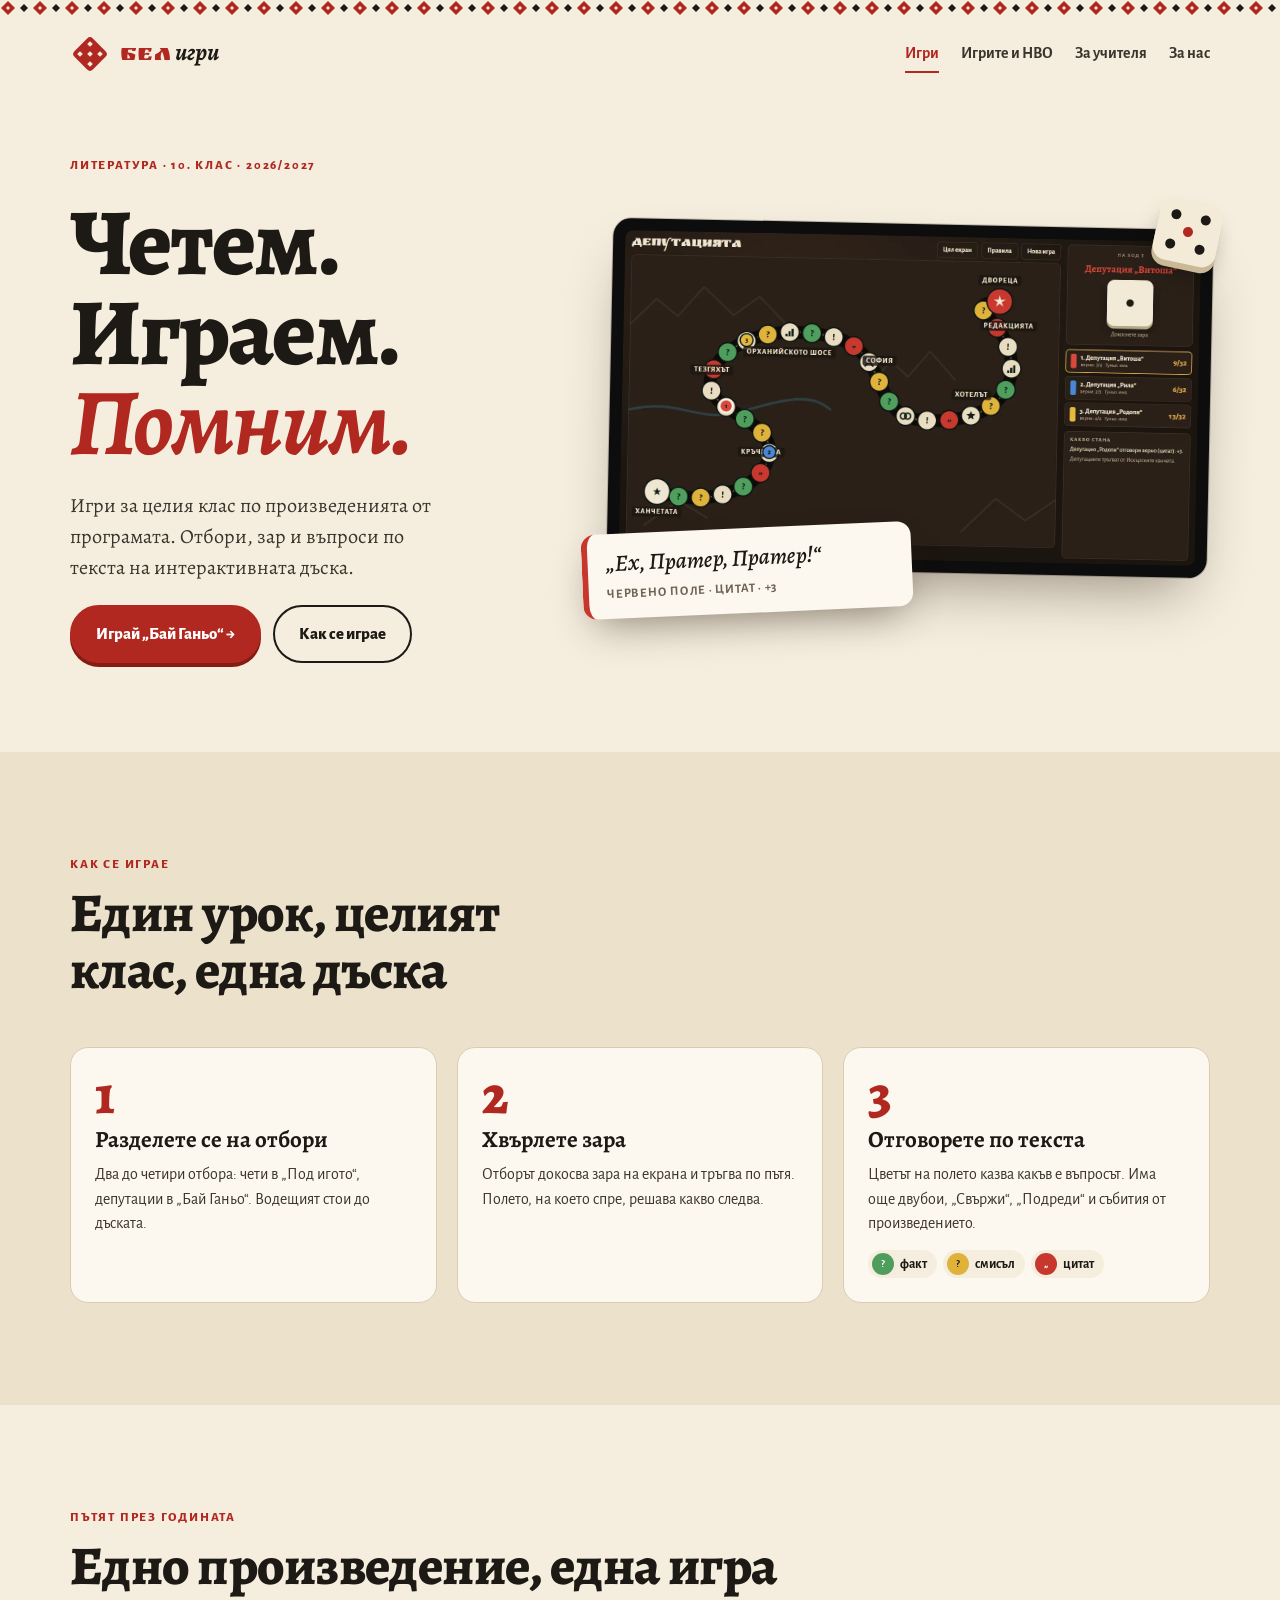
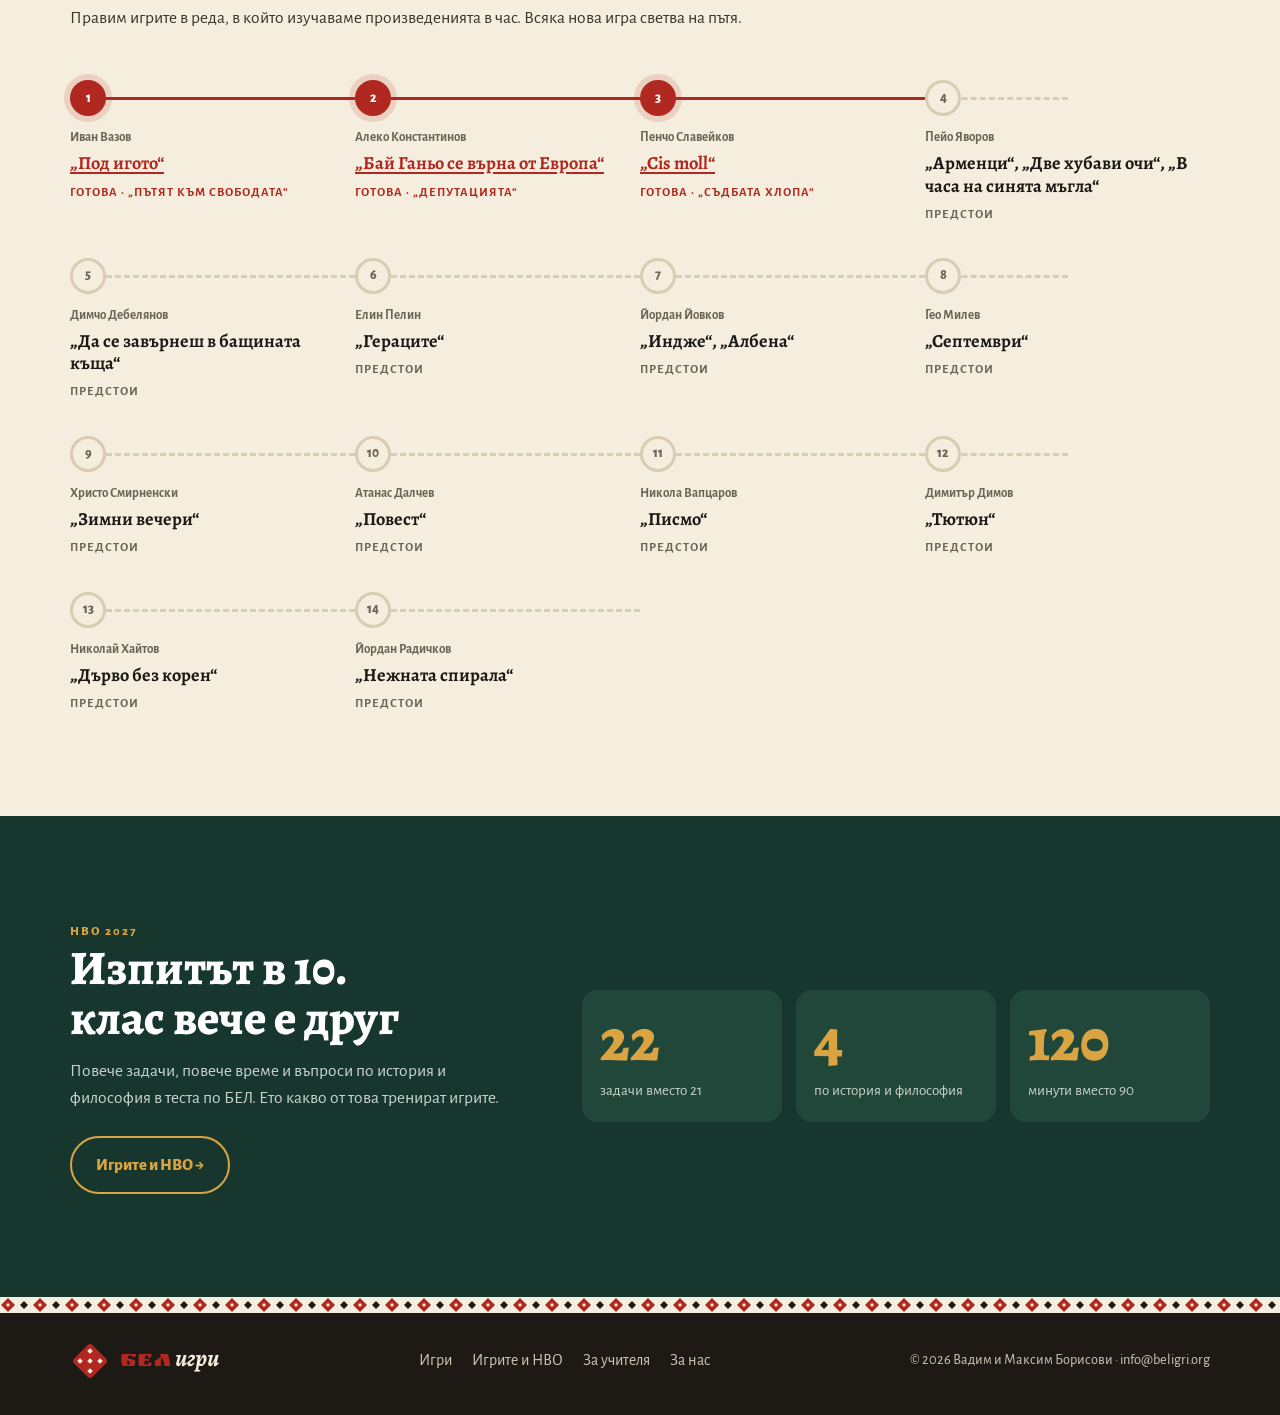
==== commit 31edf463: "Игра „Съдбата хлопа“ по „Cis moll“ - cis-moll/: 61 въпроса (и за жанра, конфликта, композицията и ху" ====
--- a/index.html
+++ b/index.html
@@ -89,11 +89,11 @@
         <span class="work"><a href="/bai-ganyo/">„Бай Ганьо се върна от Европа“</a></span>
         <span class="soon">Готова · „Депутацията“</span>
       </li>
-      <li class="stop">
+      <li class="stop ready">
         <span class="node">3</span>
         <span class="author">Пенчо Славейков</span>
-        <span class="work">„Cis moll“</span>
-        <span class="soon">Предстои</span>
+        <span class="work"><a href="/cis-moll/">„Cis moll“</a></span>
+        <span class="soon">Готова · „Съдбата хлопа“</span>
       </li>
       <li class="stop">
         <span class="node">4</span>
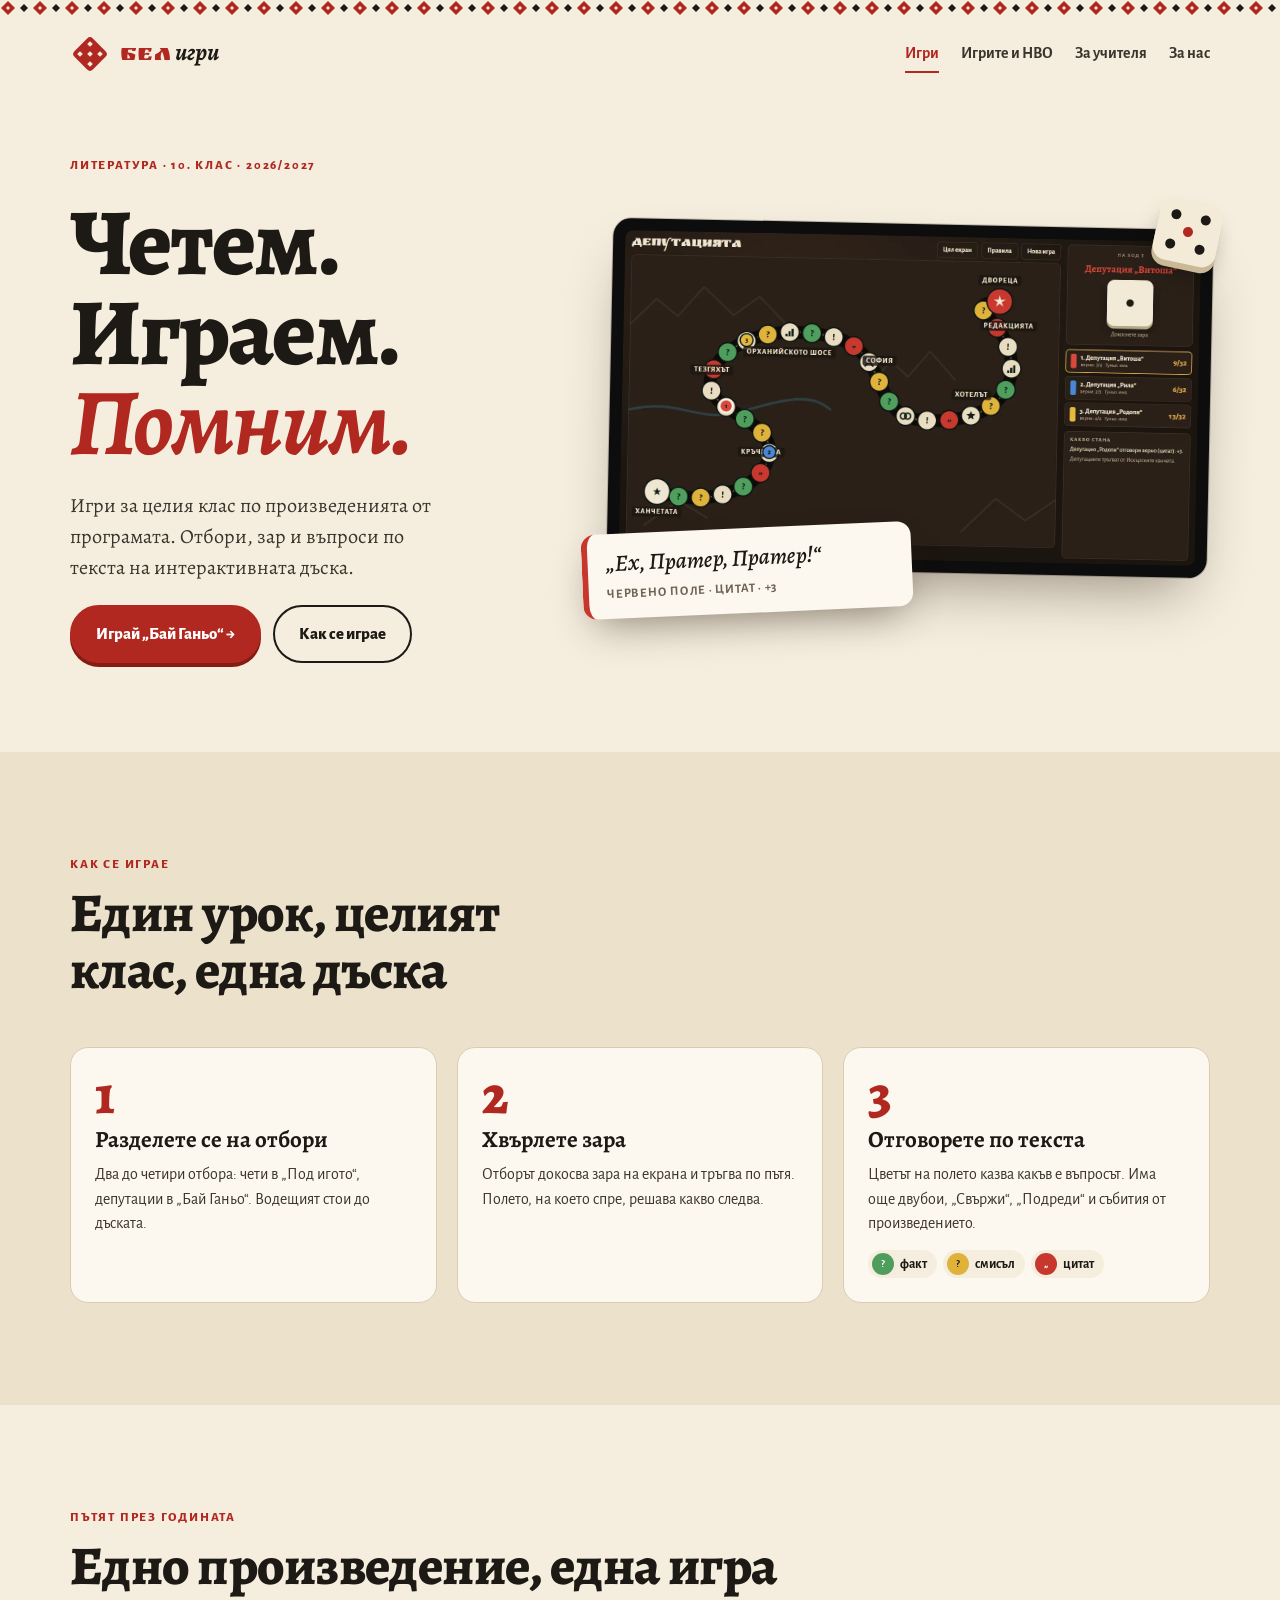
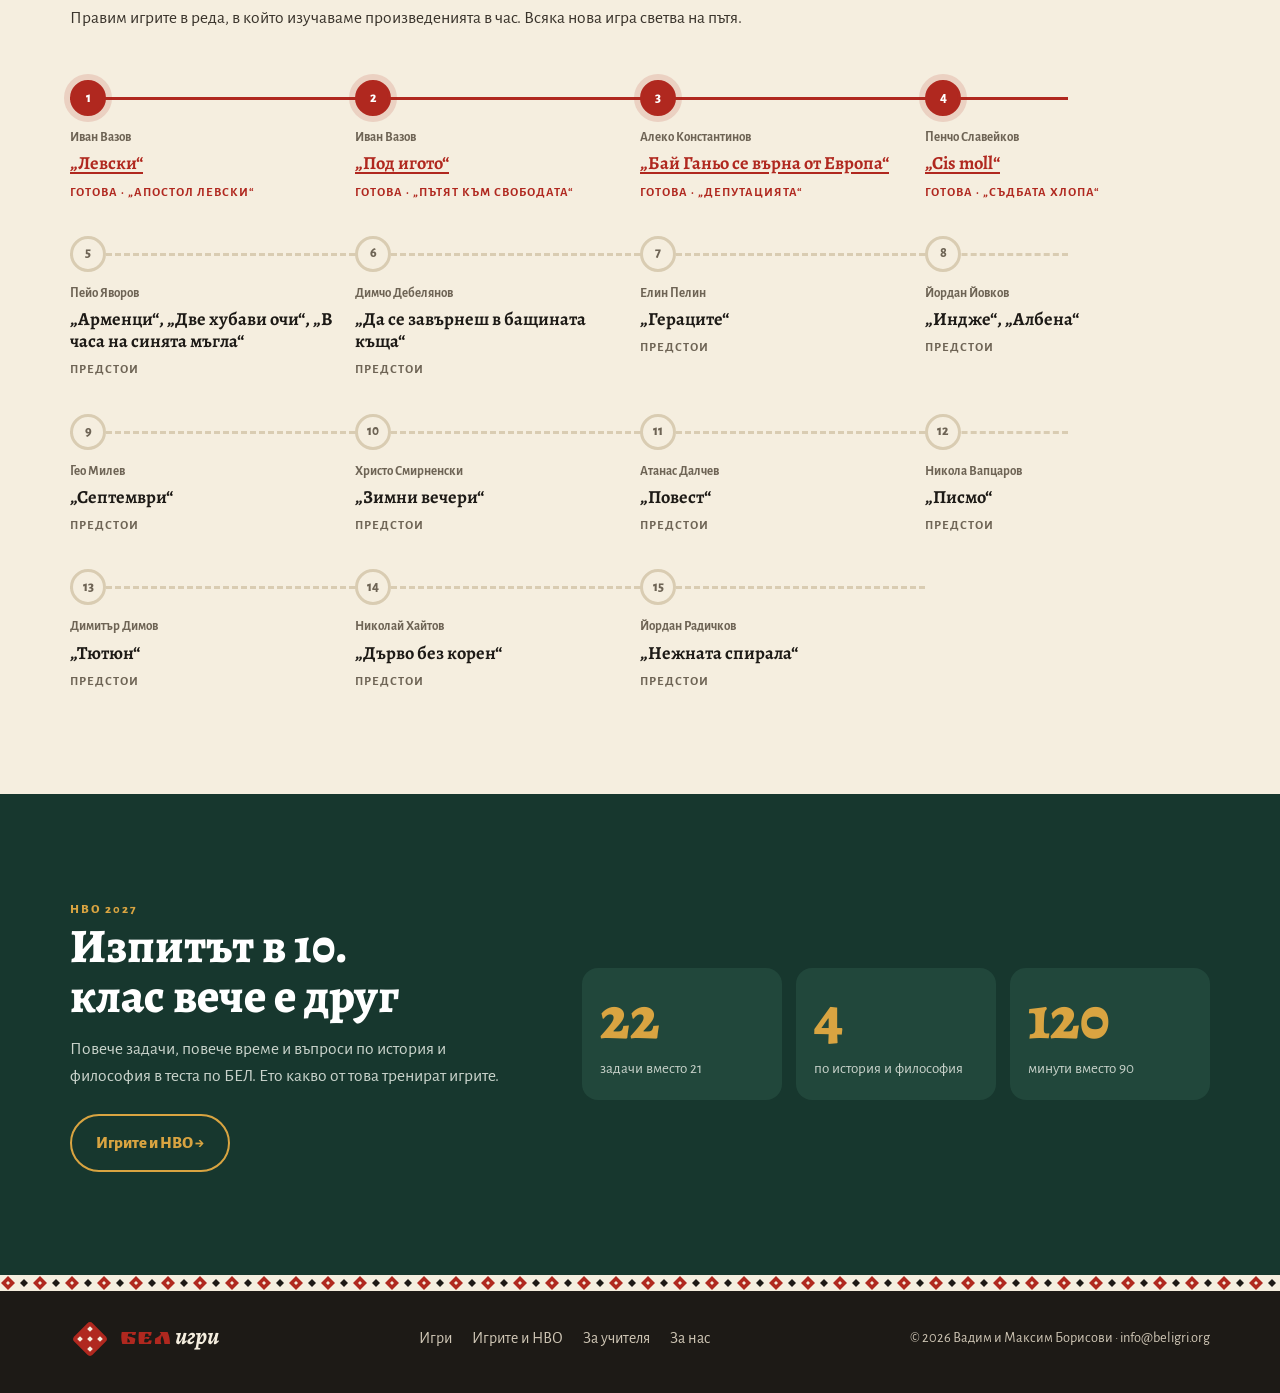
==== commit e15774b6: "Игра „Апостол Левски“ по одата „Левски“ на Иван Вазов - levski/: 57 въпроса (и за жанра, конфликта, " ====
--- a/index.html
+++ b/index.html
@@ -80,83 +80,89 @@
       <li class="stop ready">
         <span class="node">1</span>
         <span class="author">Иван Вазов</span>
+        <span class="work"><a href="/levski/">„Левски“</a></span>
+        <span class="soon">Готова · „Апостол Левски“</span>
+      </li>
+      <li class="stop ready">
+        <span class="node">2</span>
+        <span class="author">Иван Вазов</span>
         <span class="work"><a href="/pod-igoto/">„Под игото“</a></span>
         <span class="soon">Готова · „Пътят към свободата“</span>
       </li>
       <li class="stop ready">
-        <span class="node">2</span>
+        <span class="node">3</span>
         <span class="author">Алеко Константинов</span>
         <span class="work"><a href="/bai-ganyo/">„Бай Ганьо се върна от Европа“</a></span>
         <span class="soon">Готова · „Депутацията“</span>
       </li>
       <li class="stop ready">
-        <span class="node">3</span>
+        <span class="node">4</span>
         <span class="author">Пенчо Славейков</span>
         <span class="work"><a href="/cis-moll/">„Cis moll“</a></span>
         <span class="soon">Готова · „Съдбата хлопа“</span>
       </li>
       <li class="stop">
-        <span class="node">4</span>
+        <span class="node">5</span>
         <span class="author">Пейо Яворов</span>
         <span class="work">„Арменци“, „Две хубави очи“, „В часа на синята мъгла“</span>
         <span class="soon">Предстои</span>
       </li>
       <li class="stop">
-        <span class="node">5</span>
+        <span class="node">6</span>
         <span class="author">Димчо Дебелянов</span>
         <span class="work">„Да се завърнеш в бащината къща“</span>
         <span class="soon">Предстои</span>
       </li>
       <li class="stop">
-        <span class="node">6</span>
+        <span class="node">7</span>
         <span class="author">Елин Пелин</span>
         <span class="work">„Гераците“</span>
         <span class="soon">Предстои</span>
       </li>
       <li class="stop">
-        <span class="node">7</span>
+        <span class="node">8</span>
         <span class="author">Йордан Йовков</span>
         <span class="work">„Индже“, „Албена“</span>
         <span class="soon">Предстои</span>
       </li>
       <li class="stop">
-        <span class="node">8</span>
+        <span class="node">9</span>
         <span class="author">Гео Милев</span>
         <span class="work">„Септември“</span>
         <span class="soon">Предстои</span>
       </li>
       <li class="stop">
-        <span class="node">9</span>
+        <span class="node">10</span>
         <span class="author">Христо Смирненски</span>
         <span class="work">„Зимни вечери“</span>
         <span class="soon">Предстои</span>
       </li>
       <li class="stop">
-        <span class="node">10</span>
+        <span class="node">11</span>
         <span class="author">Атанас Далчев</span>
         <span class="work">„Повест“</span>
         <span class="soon">Предстои</span>
       </li>
       <li class="stop">
-        <span class="node">11</span>
+        <span class="node">12</span>
         <span class="author">Никола Вапцаров</span>
         <span class="work">„Писмо“</span>
         <span class="soon">Предстои</span>
       </li>
       <li class="stop">
-        <span class="node">12</span>
+        <span class="node">13</span>
         <span class="author">Димитър Димов</span>
         <span class="work">„Тютюн“</span>
         <span class="soon">Предстои</span>
       </li>
       <li class="stop">
-        <span class="node">13</span>
+        <span class="node">14</span>
         <span class="author">Николай Хайтов</span>
         <span class="work">„Дърво без корен“</span>
         <span class="soon">Предстои</span>
       </li>
       <li class="stop">
-        <span class="node">14</span>
+        <span class="node">15</span>
         <span class="author">Йордан Радичков</span>
         <span class="work">„Нежната спирала“</span>
         <span class="soon">Предстои</span>
